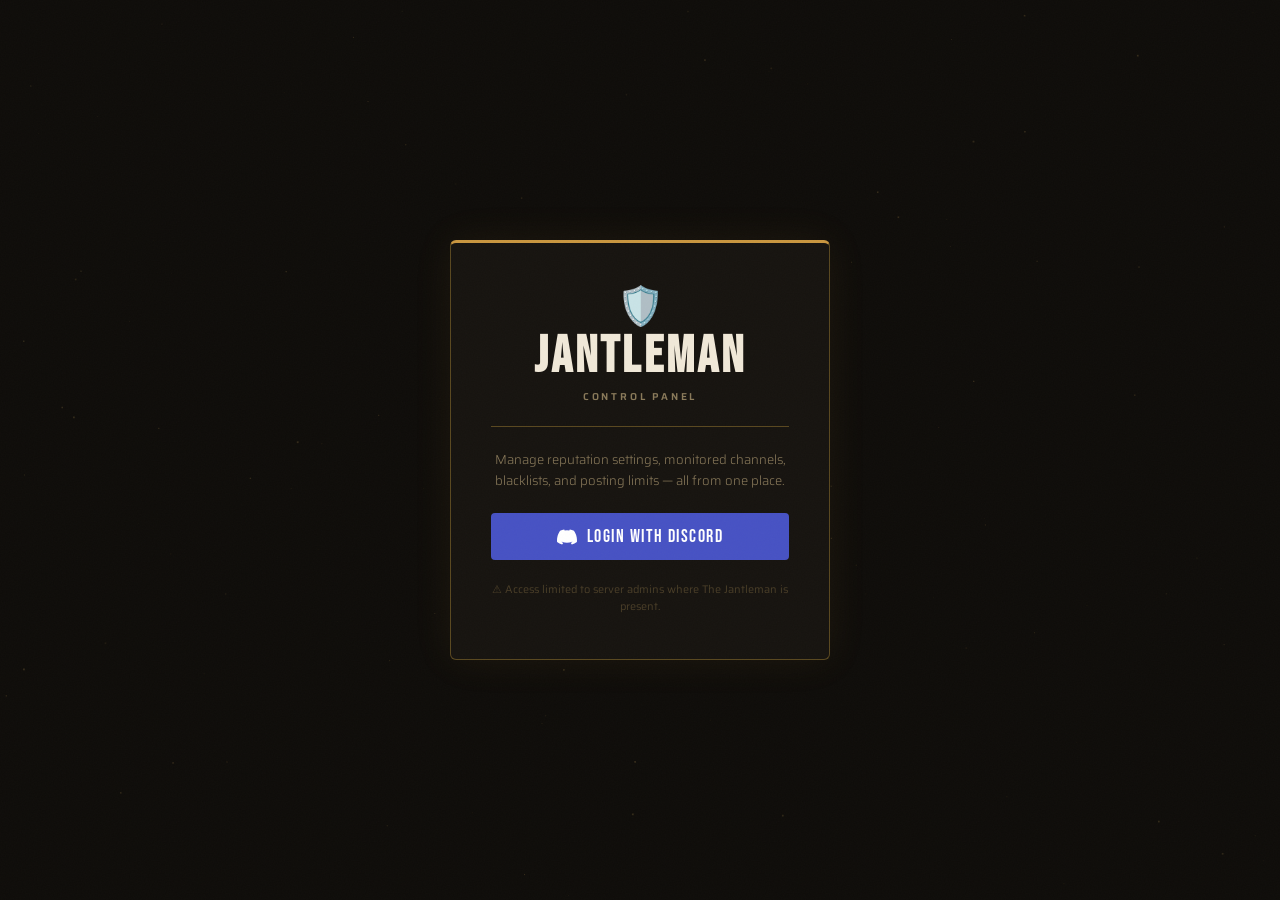
==== admin.html @ ca5c9037 "Add admin dashboard, command guide, and dashboard admin link - admin.html: Two-column admin layout w" ====
<!DOCTYPE html>
<html lang="en">
<head>
  <meta charset="UTF-8">
  <meta name="viewport" content="width=device-width, initial-scale=1.0">
  <title>The Jantleman — Admin</title>
  <link rel="stylesheet" href="css/style.css?v=1">
  <style>
    .admin-layout { display: flex; height: 100vh; overflow: hidden; }

    /* Sidebar */
    .admin-sidebar {
      width: 260px; flex-shrink: 0;
      background: var(--surface); border-right: 1px solid var(--border);
      display: flex; flex-direction: column; overflow: hidden;
    }
    .sidebar-brand-row {
      display: flex; align-items: center; gap: 8px;
      padding: 18px 16px 12px; border-bottom: 1px solid var(--border);
    }
    .sidebar-brand-row .bolt { font-size: 1.1rem; }
    .sidebar-brand-row .name { font-family: var(--font-brand); font-size: 1.3rem; letter-spacing: 0.1em; }
    .admin-badge {
      background: rgba(201,150,63,0.15); border: 1px solid rgba(201,150,63,0.35);
      color: var(--accent); font-size: 0.6rem; font-weight: 700;
      letter-spacing: 0.1em; text-transform: uppercase; padding: 2px 7px; border-radius: 20px;
    }
    .admin-nav { padding: 8px 8px 4px; border-bottom: 1px solid var(--border); }
    .admin-nav-label {
      font-size: 0.68rem; font-weight: 700; letter-spacing: 0.09em;
      text-transform: uppercase; color: var(--text-3); padding: 4px 8px 6px;
    }
    .admin-nav-btn {
      display: flex; align-items: center; gap: 9px; width: 100%;
      background: none; border: none; border-radius: var(--radius);
      color: var(--text-2); font-family: var(--font-ui); font-size: 0.83rem;
      font-weight: 500; padding: 7px 10px; cursor: pointer;
      transition: background 0.12s, color 0.12s; text-align: left;
    }
    .admin-nav-btn:hover { background: var(--surface-2); color: var(--text); }
    .admin-nav-btn.active { background: var(--accent-dim); color: var(--accent-bright); }
    .admin-nav-btn .nav-icon { font-size: 1rem; width: 18px; text-align: center; }

    /* Guild list section */
    .guild-section { flex: 1; display: flex; flex-direction: column; overflow: hidden; }
    .guild-section-header { padding: 8px 10px 4px; }
    .guild-search {
      width: 100%; background: var(--surface-2); border: 1px solid var(--border);
      border-radius: var(--radius); color: var(--text); font-family: var(--font-ui);
      font-size: 0.8rem; padding: 6px 10px; outline: none; transition: border-color 0.15s;
    }
    .guild-search:focus { border-color: var(--accent); }
    .guild-search::placeholder { color: var(--text-3); }
    .guild-list { flex: 1; overflow-y: auto; padding: 4px 0; }
    .guild-list::-webkit-scrollbar { width: 4px; }
    .guild-list::-webkit-scrollbar-thumb { background: var(--border-2); border-radius: 4px; }
    .guild-item {
      display: flex; align-items: center; gap: 9px; padding: 7px 12px;
      cursor: pointer; transition: background 0.1s; border-left: 3px solid transparent;
    }
    .guild-item:hover { background: var(--surface-2); }
    .guild-item.active { background: var(--accent-dim); border-left-color: var(--accent); }
    .g-icon { width: 32px; height: 32px; border-radius: 50%; object-fit: cover; flex-shrink: 0; }
    .g-icon-placeholder {
      width: 32px; height: 32px; border-radius: 50%;
      background: var(--surface-3); border: 1px solid var(--border);
      display: flex; align-items: center; justify-content: center;
      font-size: 0.72rem; font-weight: 700; color: var(--text-2); flex-shrink: 0;
    }
    .g-info { flex: 1; min-width: 0; }
    .g-name { font-size: 0.82rem; font-weight: 500; white-space: nowrap; overflow: hidden; text-overflow: ellipsis; }
    .g-meta { font-size: 0.68rem; color: var(--text-2); margin-top: 1px; }

    .sidebar-footer {
      padding: 10px 12px; border-top: 1px solid var(--border);
      display: flex; gap: 8px; align-items: center;
    }
    .btn-sm-outline {
      background: transparent; border: 1px solid var(--border); color: var(--text-2);
      border-radius: var(--radius); padding: 5px 10px; font-size: 0.76rem;
      font-family: var(--font-ui); cursor: pointer; transition: border-color 0.15s, color 0.15s;
    }
    .btn-sm-outline:hover { border-color: var(--danger); color: var(--danger); }

    /* Main panel */
    .admin-main { flex: 1; display: flex; flex-direction: column; overflow: hidden; background: var(--bg); }
    .admin-header {
      display: flex; align-items: center; gap: 14px; padding: 14px 28px;
      border-bottom: 1px solid var(--border); background: var(--surface); flex-shrink: 0;
    }
    .admin-header h1 { font-size: 1rem; font-weight: 600; flex: 1; }
    .admin-body { flex: 1; overflow-y: auto; padding: 28px; }
    .admin-body::-webkit-scrollbar { width: 6px; }
    .admin-body::-webkit-scrollbar-thumb { background: var(--border-2); border-radius: 4px; }

    /* Shared components */
    .empty-state {
      display: flex; flex-direction: column; align-items: center;
      justify-content: center; height: 60vh; gap: 10px; color: var(--text-2);
    }
    .empty-state .icon { font-size: 2.5rem; }
    .empty-state p { font-size: 0.88rem; }

    .panel-grid { display: grid; grid-template-columns: repeat(auto-fill, minmax(160px, 1fr)); gap: 12px; margin-bottom: 28px; }
    .stat-card { background: var(--surface); border: 1px solid var(--border); border-radius: var(--radius); padding: 14px 16px; }
    .stat-card-label { font-size: 0.68rem; text-transform: uppercase; letter-spacing: 0.07em; color: var(--text-2); font-weight: 600; }
    .stat-card-value { font-size: 1.3rem; font-family: var(--font-brand); letter-spacing: 0.04em; margin-top: 4px; color: var(--text); }
    .stat-card-value.good { color: var(--success); }
    .stat-card-value.warn { color: var(--warn); }
    .stat-card-value.accent { color: var(--accent-bright); }

    .sec-title { font-size: 0.75rem; font-weight: 700; text-transform: uppercase; letter-spacing: 0.09em; color: var(--text-2); margin-bottom: 10px; }
    .card { background: var(--surface); border: 1px solid var(--border); border-radius: var(--radius); margin-bottom: 16px; }
    .card-header { display: flex; align-items: center; justify-content: space-between; padding: 13px 16px; border-bottom: 1px solid var(--border); }
    .card-title { font-size: 0.88rem; font-weight: 600; }
    .card-body { padding: 16px; }

    /* Detail tabs */
    .detail-tabs { display: flex; gap: 2px; margin-bottom: 20px; background: var(--surface); border: 1px solid var(--border); border-radius: var(--radius); padding: 4px; width: fit-content; }
    .detail-tab-btn {
      background: none; border: none; border-radius: var(--radius-sm);
      color: var(--text-2); font-family: var(--font-ui); font-size: 0.8rem; font-weight: 600;
      padding: 6px 14px; cursor: pointer; transition: background 0.12s, color 0.12s;
    }
    .detail-tab-btn.active { background: var(--accent-dim); color: var(--accent-bright); }
    .detail-panel { display: none; }
    .detail-panel.active { display: block; }

    /* Table */
    .data-table-wrap { background: var(--surface); border: 1px solid var(--border); border-radius: var(--radius); overflow: hidden; }
    .data-table { width: 100%; border-collapse: collapse; font-size: 0.82rem; }
    .data-table th { background: var(--surface-2); color: var(--text-2); font-weight: 600; font-size: 0.7rem; text-transform: uppercase; letter-spacing: 0.06em; padding: 8px 14px; text-align: left; border-bottom: 1px solid var(--border); }
    .data-table td { padding: 9px 14px; border-bottom: 1px solid var(--border); color: var(--text); vertical-align: middle; }
    .data-table tr:last-child td { border-bottom: none; }
    .data-table tr:hover td { background: var(--surface-2); }
    .data-table .empty-row td { text-align: center; color: var(--text-2); padding: 24px; }
    .user-cell { display: flex; align-items: center; gap: 9px; }
    .u-avatar { width: 26px; height: 26px; border-radius: 50%; object-fit: cover; }
    .u-avatar-ph { width: 26px; height: 26px; border-radius: 50%; background: var(--surface-3); border: 1px solid var(--border); display: flex; align-items: center; justify-content: center; font-size: 0.62rem; font-weight: 700; color: var(--text-2); flex-shrink: 0; }
    .u-name { font-weight: 500; }
    .u-id { font-size: 0.68rem; color: var(--text-2); font-family: var(--font-mono); }
    .mono { font-family: var(--font-mono); color: var(--accent-bright); }

    /* Buttons */
    .btn-primary {
      background: var(--accent-dim); border: 1px solid var(--accent-line);
      color: var(--accent-bright); border-radius: var(--radius); padding: 7px 16px;
      font-size: 0.82rem; font-family: var(--font-ui); font-weight: 600;
      cursor: pointer; transition: background 0.15s;
    }
    .btn-primary:hover { background: rgba(201,150,63,0.22); }
    .btn-primary:disabled { opacity: 0.4; cursor: default; }
    .btn-danger {
      background: var(--danger-dim); border: 1px solid rgba(248,113,113,0.25);
      color: var(--danger); border-radius: var(--radius); padding: 7px 16px;
      font-size: 0.82rem; font-family: var(--font-ui); font-weight: 600;
      cursor: pointer; transition: background 0.15s;
    }
    .btn-danger:hover { background: rgba(248,113,113,0.2); }
    .btn-danger:disabled { opacity: 0.4; cursor: default; }
    .btn-xs { padding: 3px 9px; font-size: 0.74rem; border-radius: var(--radius-sm); }

    /* Form */
    .form-row { display: flex; gap: 8px; align-items: flex-end; flex-wrap: wrap; margin-bottom: 16px; }
    .form-group { display: flex; flex-direction: column; gap: 5px; }
    .form-group label { font-size: 0.75rem; font-weight: 600; color: var(--text-2); }
    .form-input {
      background: var(--surface-2); border: 1px solid var(--border);
      border-radius: var(--radius); color: var(--text); font-family: var(--font-ui);
      font-size: 0.83rem; padding: 7px 10px; outline: none; transition: border-color 0.15s; width: 180px;
    }
    .form-input:focus { border-color: var(--accent); }

    /* User lookup */
    .lookup-user-header {
      display: flex; align-items: center; gap: 14px; margin-bottom: 20px;
      background: var(--surface); border: 1px solid var(--border);
      border-radius: var(--radius); padding: 16px;
    }
    .lookup-avatar { width: 52px; height: 52px; border-radius: 50%; }
    .lookup-name { font-size: 1.1rem; font-weight: 700; }
    .lookup-id { font-size: 0.75rem; color: var(--text-2); font-family: var(--font-mono); }

    /* Guild detail header */
    .detail-guild-header { display: flex; align-items: center; gap: 14px; margin-bottom: 20px; }
    .detail-guild-header .g-icon, .detail-guild-header .g-icon-placeholder { width: 48px; height: 48px; font-size: 1rem; }
    .detail-guild-header h2 { font-size: 1.2rem; font-weight: 700; }
    .detail-guild-header .meta { font-size: 0.78rem; color: var(--text-2); margin-top: 2px; }

    /* Audit action badge */
    .audit-action {
      display: inline-block; background: var(--surface-2); border: 1px solid var(--border);
      border-radius: 4px; font-family: var(--font-mono); font-size: 0.72rem;
      padding: 1px 7px; color: var(--accent-bright);
    }

    /* Star rating */
    .stars { color: var(--accent-bright); font-size: 0.85rem; }
  </style>
</head>
<body>

  <canvas id="starfield"></canvas>

  <div class="admin-layout">

    <!-- ── Sidebar ────────────────────────────────────── -->
    <aside class="admin-sidebar">
      <div class="sidebar-brand-row">
        <span class="bolt">🛡️</span>
        <span class="name">JANTLEMAN</span>
        <span class="admin-badge">ADMIN</span>
      </div>

      <nav class="admin-nav">
        <div class="admin-nav-label">Views</div>
        <button class="admin-nav-btn active" data-view="guilds">
          <span class="nav-icon">🖥️</span> Guilds
        </button>
        <button class="admin-nav-btn" data-view="health">
          <span class="nav-icon">❤️</span> Health &amp; Stats
        </button>
        <button class="admin-nav-btn" data-view="lookup">
          <span class="nav-icon">🔍</span> User Lookup
        </button>
        <button class="admin-nav-btn" data-view="audit">
          <span class="nav-icon">📋</span> Audit Log
        </button>
      </nav>

      <div class="guild-section" id="guild-section">
        <div class="guild-section-header">
          <input type="text" id="guild-search" class="guild-search" placeholder="Search servers…">
        </div>
        <div id="guild-list" class="guild-list">
          <div style="padding:20px 14px;color:var(--text-2);font-size:0.8rem;">Loading…</div>
        </div>
      </div>

      <div class="sidebar-footer">
        <button id="logout-btn" class="btn-sm-outline">↩ Log out</button>
        <a href="/dashboard" style="font-size:0.75rem;color:var(--text-2);text-decoration:none;margin-left:auto;">Dashboard →</a>
      </div>
    </aside>

    <!-- ── Main ──────────────────────────────────────── -->
    <main class="admin-main">
      <header class="admin-header">
        <h1 id="main-heading">Admin Dashboard</h1>
      </header>
      <div class="admin-body" id="admin-body">
        <div class="empty-state">
          <span class="icon">🛡️</span>
          <p>Select a server or view from the sidebar.</p>
        </div>
      </div>
    </main>

  </div>

  <script src="js/config.js?v=1"></script>
  <script src="js/auth.js?v=1"></script>
  <script src="js/admin.js?v=1"></script>
</body>
</html>
---- css/style.css ----
/* ─────────────────────────────────────────────────────
   Jantleman Control Panel — Dark Gold Theme
   Fonts: Bebas Neue (brand) · Saira (UI) · Courier Prime (data)
   ───────────────────────────────────────────────────── */

@import url('https://fonts.googleapis.com/css2?family=Bebas+Neue&family=Saira:wght@300;400;500;600;700&family=Courier+Prime:wght@400;700&display=swap');

/* ── Custom Properties ─────────────────────────────── */
:root {
  --bg:           #0f0d0a;
  --surface:      #171410;
  --surface-2:    #1e1a14;
  --surface-3:    #261f17;

  --border:       #2e2618;
  --border-2:     #5a4820;

  --accent:        #c9963f;
  --accent-bright: #e8b85a;
  --accent-dim:    rgba(201, 150, 63, 0.13);
  --accent-line:   rgba(201, 150, 63, 0.30);

  --on:           #c9963f;
  --on-glow:      rgba(201, 150, 63, 0.20);
  --off:          #171410;

  --text:         #f0e8d8;
  --text-2:       #8a7a5a;
  --text-3:       #4a3e28;

  --success:      #4ade80;
  --success-dim:  rgba(74, 222, 128, 0.12);
  --danger:       #f87171;
  --danger-dim:   rgba(248, 113, 113, 0.12);
  --warn:         #fbbf24;

  --sidebar-w:    256px;
  --font-brand:   'Bebas Neue', sans-serif;
  --font-ui:      'Saira', sans-serif;
  --font-mono:    'Courier Prime', monospace;
  --radius:       6px;
  --radius-sm:    4px;
}

/* ── Reset & Base ──────────────────────────────────── */
*, *::before, *::after { box-sizing: border-box; margin: 0; padding: 0; }

html { font-size: 15px; }

body {
  font-family: var(--font-ui);
  background: var(--bg);
  color: var(--text);
  min-height: 100vh;
  overflow-x: hidden;
}

/* Subtle grain overlay */
body::after {
  content: '';
  position: fixed;
  inset: 0;
  background-image:
    url("data:image/svg+xml,%3Csvg xmlns='http://www.w3.org/2000/svg' width='200' height='200'%3E%3Cfilter id='n'%3E%3CfeTurbulence type='fractalNoise' baseFrequency='0.75' numOctaves='4' stitchTiles='stitch'/%3E%3C/filter%3E%3Crect width='200' height='200' filter='url(%23n)' opacity='1'/%3E%3C/svg%3E");
  opacity: 0.022;
  pointer-events: none;
  z-index: 9999;
}

#starfield {
  position: fixed;
  inset: 0;
  z-index: 0;
  pointer-events: none;
}

/* ══════════════════════════════════════════════════════
   LOGIN PAGE
   ══════════════════════════════════════════════════════ */

.login-page {
  display: flex;
  align-items: center;
  justify-content: center;
  min-height: 100vh;
}

.login-wrap {
  position: relative;
  z-index: 1;
  display: flex;
  flex-direction: column;
  align-items: center;
  animation: fadeUp 0.35s ease both;
  padding: 16px;
  width: 100%;
}

@keyframes fadeUp {
  from { opacity: 0; transform: translateY(16px); }
  to   { opacity: 1; transform: translateY(0); }
}

.login-card {
  position: relative;
  background: var(--surface);
  border: 1px solid var(--border-2);
  border-top: 3px solid var(--accent);
  padding: 44px 40px;
  width: 100%;
  max-width: 380px;
  display: flex;
  flex-direction: column;
  align-items: center;
  gap: 22px;
  border-radius: var(--radius);
  box-shadow: 0 0 40px rgba(201, 150, 63, 0.08);
}

.login-brand {
  display: flex;
  flex-direction: column;
  align-items: center;
  gap: 6px;
}

.login-bolt {
  font-size: 38px;
  line-height: 1;
}

.login-title {
  font-family: var(--font-brand);
  font-size: 52px;
  letter-spacing: 0.06em;
  color: var(--text);
  line-height: 1;
}

.login-subtitle {
  font-family: var(--font-ui);
  font-size: 10px;
  font-weight: 600;
  letter-spacing: 0.28em;
  color: var(--text-2);
  text-transform: uppercase;
}

.login-divider {
  width: 100%;
  height: 1px;
  background: var(--border-2);
}

.login-desc {
  font-size: 13px;
  font-weight: 300;
  color: var(--text-2);
  text-align: center;
  line-height: 1.65;
}

.btn-discord {
  display: flex;
  align-items: center;
  gap: 10px;
  width: 100%;
  justify-content: center;
  padding: 13px 24px;
  background: #4752c4;
  color: #fff;
  text-decoration: none;
  font-family: var(--font-brand);
  font-size: 18px;
  letter-spacing: 0.08em;
  transition: background 0.12s;
  border: none;
  border-radius: var(--radius-sm);
}

.btn-discord:hover  { background: #3a43b0; }
.btn-discord:active { background: #2e3690; }

.discord-icon { width: 20px; height: 20px; flex-shrink: 0; }

.login-warning {
  font-size: 11px;
  font-weight: 400;
  color: var(--text-3);
  text-align: center;
  line-height: 1.5;
}

/* ══════════════════════════════════════════════════════
   DASHBOARD LAYOUT
   ══════════════════════════════════════════════════════ */

.dashboard-layout {
  position: relative;
  z-index: 1;
  display: flex;
  min-height: 100vh;
}

/* ── Sidebar ───────────────────────────────────────── */
.sidebar {
  width: var(--sidebar-w);
  flex-shrink: 0;
  background: var(--surface);
  border-right: 1px solid var(--border);
  display: flex;
  flex-direction: column;
  min-height: 100vh;
  position: sticky;
  top: 0;
  height: 100vh;
  overflow: hidden;
}

.sidebar-top {
  padding: 22px 18px 18px;
  border-bottom: 1px solid var(--border);
}

.sidebar-brand {
  display: flex;
  align-items: center;
  gap: 8px;
  margin-bottom: 18px;
}

.sidebar-bolt { font-size: 18px; }

.sidebar-name {
  font-family: var(--font-brand);
  font-size: 26px;
  letter-spacing: 0.06em;
  color: var(--text);
  line-height: 1;
}

.guild-label {
  font-size: 9px;
  font-weight: 600;
  letter-spacing: 0.18em;
  text-transform: uppercase;
  color: var(--text-3);
  margin-bottom: 6px;
}

.guild-selector {
  width: 100%;
  background: var(--surface-2);
  border: 1px solid var(--border-2);
  color: var(--text);
  font-family: var(--font-ui);
  font-size: 13px;
  padding: 8px 10px;
  cursor: pointer;
  appearance: none;
  background-image: url("data:image/svg+xml,%3Csvg xmlns='http://www.w3.org/2000/svg' width='12' height='8' viewBox='0 0 12 8'%3E%3Cpath d='M1 1l5 5 5-5' stroke='%235a4820' stroke-width='1.8' fill='none' stroke-linecap='square'/%3E%3C/svg%3E");
  background-repeat: no-repeat;
  background-position: right 10px center;
  padding-right: 30px;
  transition: border-color 0.1s;
  border-radius: var(--radius-sm);
}

.guild-selector:focus {
  outline: none;
  border-color: var(--accent);
}

/* ── Nav ───────────────────────────────────────────── */
.sidebar-nav {
  padding: 14px 10px;
  flex: 1;
  display: flex;
  flex-direction: column;
  gap: 2px;
}

.nav-section-label {
  font-size: 9px;
  font-weight: 700;
  letter-spacing: 0.2em;
  text-transform: uppercase;
  color: var(--text-3);
  padding: 8px 8px 5px;
}

.nav-tab {
  display: flex;
  align-items: center;
  gap: 10px;
  padding: 9px 10px 9px 14px;
  cursor: pointer;
  border: none;
  border-left: 2px solid transparent;
  background: transparent;
  color: var(--text-2);
  font-family: var(--font-ui);
  font-size: 13px;
  font-weight: 500;
  width: 100%;
  text-align: left;
  transition: background 0.1s, color 0.1s, border-color 0.1s;
  border-radius: 0 var(--radius-sm) var(--radius-sm) 0;
}

.nav-tab:hover {
  background: var(--surface-2);
  color: var(--text);
}

.nav-tab.active {
  background: var(--surface-2);
  border-left-color: var(--accent);
  color: var(--accent);
}

.nav-icon  { font-size: 15px; }
.nav-label { flex: 1; }

/* ── Sidebar Bottom ────────────────────────────────── */
.sidebar-bottom {
  padding: 14px 18px;
  border-top: 1px solid var(--border);
  display: flex;
  flex-direction: column;
  gap: 8px;
}

.status {
  font-size: 11px;
  font-family: var(--font-mono);
  padding: 0 2px;
}

.status.connected { color: var(--success); }
.status.loading   { color: var(--text-2); }
.status.warning   { color: var(--warn); }
.status.error     { color: var(--danger); }

.btn-logout {
  display: flex;
  align-items: center;
  gap: 8px;
  padding: 8px 10px;
  background: transparent;
  border: 1px solid var(--border-2);
  color: var(--text-2);
  font-family: var(--font-ui);
  font-size: 12px;
  cursor: pointer;
  transition: background 0.1s, color 0.1s, border-color 0.1s;
  border-radius: var(--radius-sm);
}

.btn-logout:hover {
  background: var(--danger-dim);
  border-color: var(--danger);
  color: var(--danger);
}

/* ── Main Content ──────────────────────────────────── */
.main {
  flex: 1;
  display: flex;
  flex-direction: column;
  min-height: 100vh;
  overflow: hidden;
  min-width: 0;
}

.main-header {
  display: flex;
  align-items: center;
  justify-content: space-between;
  padding: 18px 28px;
  border-bottom: 1px solid var(--border);
  background: var(--surface);
  position: sticky;
  top: 0;
  z-index: 10;
  gap: 12px;
}

.main-header h1 {
  font-family: var(--font-brand);
  font-size: 22px;
  letter-spacing: 0.08em;
  color: var(--text);
  flex: 1;
}

.btn-save {
  padding: 9px 20px;
  background: var(--surface-2);
  border: 1px solid var(--border-2);
  color: var(--text-2);
  font-family: var(--font-brand);
  font-size: 16px;
  letter-spacing: 0.06em;
  cursor: pointer;
  transition: all 0.1s;
  border-radius: var(--radius-sm);
  white-space: nowrap;
  flex-shrink: 0;
}

.btn-save:disabled {
  opacity: 0.35;
  cursor: not-allowed;
}

.btn-save.dirty {
  background: var(--accent);
  border-color: var(--accent-bright);
  color: #fff;
}

.btn-save.dirty:hover {
  background: var(--accent-bright);
  border-color: var(--accent-bright);
}

.btn-invite {
  padding: 8px 16px;
  background: transparent;
  border: 1px solid var(--border-2);
  color: var(--text-2);
  font-family: var(--font-brand);
  font-size: 15px;
  letter-spacing: 0.05em;
  text-decoration: none;
  cursor: pointer;
  transition: all 0.1s;
  border-radius: var(--radius-sm);
  white-space: nowrap;
  flex-shrink: 0;
}

.btn-invite:hover {
  background: var(--accent-dim);
  border-color: var(--accent);
  color: var(--accent);
}

/* ── Invite Panel ───────────────────────────────────── */
.invite-panel {
  display: flex;
  align-items: center;
  justify-content: center;
  min-height: 60vh;
}

.invite-panel[hidden] { display: none; }

.invite-card {
  display: flex;
  flex-direction: column;
  align-items: center;
  text-align: center;
  gap: 18px;
  padding: 52px 48px;
  background: var(--surface);
  border: 1px solid var(--border);
  border-radius: var(--radius);
  max-width: 440px;
}

.invite-bolt {
  font-size: 48px;
  line-height: 1;
  filter: drop-shadow(0 0 18px rgba(201, 150, 63, 0.45));
}

.invite-title {
  font-family: var(--font-brand);
  font-size: 28px;
  letter-spacing: 0.08em;
  color: var(--text);
}

.invite-desc {
  color: var(--text-2);
  font-size: 14px;
  font-weight: 300;
  line-height: 1.65;
}

.btn-invite-hero {
  display: inline-block;
  padding: 11px 28px;
  background: var(--accent);
  border: 1px solid var(--accent-bright);
  color: #fff;
  font-family: var(--font-brand);
  font-size: 17px;
  letter-spacing: 0.06em;
  text-decoration: none;
  border-radius: var(--radius-sm);
  transition: background 0.1s, border-color 0.1s;
  margin-top: 4px;
}

.btn-invite-hero:hover {
  background: var(--accent-bright);
}

.main-body {
  flex: 1;
  padding: 28px;
  overflow-y: auto;
  position: relative;
}

/* ── Tab Panels ────────────────────────────────────── */
.tab-panel { display: none; }
.tab-panel.active { display: block; }

.tab-desc {
  color: var(--text-2);
  font-size: 13px;
  font-weight: 300;
  line-height: 1.65;
  margin-bottom: 24px;
  max-width: 580px;
}

/* ── Loading overlay ───────────────────────────────── */
#loading-overlay {
  display: none;
  position: absolute;
  inset: 0;
  background: rgba(15, 13, 10, 0.75);
  align-items: center;
  justify-content: center;
  z-index: 20;
}

.loading-spinner {
  width: 28px;
  height: 28px;
  border: 2px solid var(--border-2);
  border-top-color: var(--accent);
  border-radius: 50%;
  animation: spin 0.6s linear infinite;
}

@keyframes spin { to { transform: rotate(360deg); } }

/* ══════════════════════════════════════════════════════
   SETTINGS TAB
   ══════════════════════════════════════════════════════ */

.settings-fields {
  display: flex;
  flex-direction: column;
  gap: 16px;
  max-width: 560px;
}

.section-title {
  display: flex;
  align-items: center;
  gap: 8px;
  font-family: var(--font-brand);
  font-size: 18px;
  letter-spacing: 0.12em;
  color: var(--text-2);
  margin-bottom: 14px;
}

.section-pip {
  display: inline-block;
  width: 6px;
  height: 6px;
  background: var(--accent);
  flex-shrink: 0;
  transform: rotate(45deg);
}

.setting-row {
  background: var(--surface-2);
  border: 1px solid var(--border);
  border-left: 3px solid var(--border-2);
  padding: 18px 20px;
  transition: border-left-color 0.1s;
  border-radius: var(--radius-sm);
  display: flex;
  align-items: center;
  justify-content: space-between;
  gap: 16px;
}

.setting-row:hover { border-left-color: var(--accent); }

.setting-info {
  flex: 1;
  min-width: 0;
}

.setting-label {
  font-size: 13px;
  font-weight: 600;
  color: var(--text);
  margin-bottom: 4px;
}

.setting-desc {
  font-size: 11.5px;
  font-weight: 300;
  color: var(--text-2);
  line-height: 1.5;
}

/* ── Toggle Switch ─────────────────────────────────── */
.toggle-wrap {
  flex-shrink: 0;
  cursor: pointer;
}

.tc-switch {
  width: 40px;
  height: 18px;
  background: var(--off);
  border: 1px solid var(--border-2);
  border-radius: 2px;
  position: relative;
  transition: background 0.1s;
}

.tc-switch.is-on {
  background: var(--accent);
  border-color: var(--accent-bright);
}

.tc-knob {
  position: absolute;
  top: 2px;
  left: 2px;
  width: 12px;
  height: 12px;
  background: var(--text-2);
  border-radius: 1px;
  transition: transform 0.1s, background 0.1s;
}

.tc-switch.is-on .tc-knob {
  transform: translateX(20px);
  background: #fff;
}

/* ── Select Input ──────────────────────────────────── */
.setting-select {
  background: var(--surface-3);
  border: 1px solid var(--border-2);
  color: var(--text);
  font-family: var(--font-ui);
  font-size: 13px;
  padding: 8px 32px 8px 12px;
  cursor: pointer;
  appearance: none;
  background-image: url("data:image/svg+xml,%3Csvg xmlns='http://www.w3.org/2000/svg' width='12' height='8' viewBox='0 0 12 8'%3E%3Cpath d='M1 1l5 5 5-5' stroke='%235a4820' stroke-width='1.8' fill='none' stroke-linecap='square'/%3E%3C/svg%3E");
  background-repeat: no-repeat;
  background-position: right 10px center;
  transition: border-color 0.1s;
  border-radius: var(--radius-sm);
  flex-shrink: 0;
}

.setting-select:focus {
  outline: none;
  border-color: var(--accent);
}

/* ══════════════════════════════════════════════════════
   CHANNELS TAB
   ══════════════════════════════════════════════════════ */

.channel-form {
  background: var(--surface-2);
  border: 1px solid var(--border);
  padding: 18px;
  margin-bottom: 20px;
  border-radius: var(--radius-sm);
}

.cf-row {
  display: flex;
  align-items: flex-end;
  gap: 10px;
  flex-wrap: wrap;
}

.cf-group {
  display: flex;
  flex-direction: column;
  gap: 5px;
  flex: 1;
  min-width: 160px;
}

.cf-label {
  font-size: 10px;
  font-weight: 600;
  letter-spacing: 0.14em;
  text-transform: uppercase;
  color: var(--text-3);
}

.text-input {
  padding: 9px 12px;
  background: var(--surface-3);
  border: 1px solid var(--border-2);
  color: var(--text);
  font-family: var(--font-ui);
  font-size: 13px;
  transition: border-color 0.1s;
  border-radius: var(--radius-sm);
}

.text-input::placeholder { color: var(--text-3); }

.text-input:focus {
  outline: none;
  border-color: var(--accent);
}

.btn-add {
  padding: 9px 18px;
  background: var(--accent);
  border: 1px solid var(--accent-bright);
  color: #fff;
  font-family: var(--font-brand);
  font-size: 16px;
  letter-spacing: 0.06em;
  cursor: pointer;
  white-space: nowrap;
  transition: background 0.1s;
  flex-shrink: 0;
  height: 38px;
  border-radius: var(--radius-sm);
}

.btn-add:hover    { background: var(--accent-bright); }
.btn-add:disabled { opacity: 0.4; cursor: not-allowed; }

/* ── List Rows ─────────────────────────────────────── */
.list-rows {
  display: flex;
  flex-direction: column;
  gap: 6px;
}

.list-row {
  display: flex;
  align-items: center;
  gap: 10px;
  padding: 10px 14px;
  background: var(--surface-2);
  border: 1px solid var(--border);
  transition: border-color 0.1s;
  border-radius: var(--radius-sm);
}

.list-row:hover { border-color: var(--border-2); }

.lr-badge {
  font-family: var(--font-mono);
  font-size: 11.5px;
  color: var(--accent);
  background: var(--accent-dim);
  border: 1px solid var(--accent-line);
  padding: 2px 7px;
  white-space: nowrap;
  flex-shrink: 0;
  border-radius: var(--radius-sm);
}

.lr-name {
  color: var(--text);
  font-size: 13px;
  font-weight: 500;
  flex: 1;
  overflow: hidden;
  text-overflow: ellipsis;
  white-space: nowrap;
}

.lr-sub {
  font-size: 11.5px;
  font-weight: 300;
  color: var(--text-2);
}

.btn-delete {
  width: 26px;
  height: 26px;
  flex-shrink: 0;
  background: transparent;
  border: 1px solid var(--border-2);
  color: var(--text-2);
  font-size: 11px;
  cursor: pointer;
  transition: background 0.1s, color 0.1s, border-color 0.1s;
  border-radius: var(--radius-sm);
}

.btn-delete:hover {
  background: var(--danger-dim);
  border-color: var(--danger);
  color: var(--danger);
}

.empty-state {
  font-size: 12.5px;
  font-style: italic;
  color: var(--text-3);
  padding: 20px 0;
}

.hint {
  font-weight: 300;
  color: var(--text-3);
  font-size: 11px;
}

/* ══════════════════════════════════════════════════════
   BLACKLIST TAB
   ══════════════════════════════════════════════════════ */

.blacklist-badge {
  background: var(--danger-dim);
  border: 1px solid var(--danger);
  color: var(--danger);
}

/* ══════════════════════════════════════════════════════
   LIMITS TAB
   ══════════════════════════════════════════════════════ */

.limit-badge {
  background: var(--surface-3);
  border: 1px solid var(--border-2);
  color: var(--text-2);
  font-family: var(--font-mono);
  font-size: 11.5px;
  padding: 2px 7px;
  flex-shrink: 0;
  border-radius: var(--radius-sm);
}

.limit-form-row {
  display: flex;
  align-items: flex-end;
  gap: 10px;
  flex-wrap: wrap;
}

.number-input {
  width: 80px;
  padding: 8px 12px;
  background: var(--surface-3);
  border: 1px solid var(--border-2);
  border-top: 2px solid var(--border-2);
  color: var(--text);
  font-family: var(--font-mono);
  font-size: 16px;
  font-weight: 700;
  transition: border-color 0.1s;
  text-align: center;
  border-radius: var(--radius-sm);
}

.number-input:focus {
  outline: none;
  border-color: var(--accent);
  border-top-color: var(--accent);
}

.number-input::-webkit-outer-spin-button,
.number-input::-webkit-inner-spin-button {
  -webkit-appearance: none;
  margin: 0;
}
.number-input { -moz-appearance: textfield; }

.ef-unit {
  font-family: var(--font-mono);
  font-size: 13px;
  color: var(--text-2);
}

/* ══════════════════════════════════════════════════════
   TOAST NOTIFICATIONS
   ══════════════════════════════════════════════════════ */

.toast {
  position: fixed;
  bottom: 20px;
  right: 20px;
  padding: 10px 16px;
  font-family: var(--font-ui);
  font-size: 12.5px;
  font-weight: 500;
  z-index: 100;
  opacity: 0;
  transform: translateY(6px);
  transition: opacity 0.1s, transform 0.1s;
  pointer-events: none;
  max-width: 300px;
  border-radius: var(--radius-sm);
}

.toast.show { opacity: 1; transform: translateY(0); }

.toast-success {
  background: var(--success-dim);
  border: 1px solid var(--success);
  border-left: 3px solid var(--success);
  color: var(--success);
}

.toast-error {
  background: var(--danger-dim);
  border: 1px solid var(--danger);
  border-left: 3px solid var(--danger);
  color: var(--danger);
}

.toast-info {
  background: var(--surface-2);
  border: 1px solid var(--border-2);
  border-left: 3px solid var(--accent);
  color: var(--text);
}

/* ══════════════════════════════════════════════════════
   SCROLLBAR
   ══════════════════════════════════════════════════════ */

::-webkit-scrollbar { width: 5px; }
::-webkit-scrollbar-track { background: transparent; }
::-webkit-scrollbar-thumb { background: var(--border-2); border-radius: 3px; }
::-webkit-scrollbar-thumb:hover { background: var(--accent); }

/* ══════════════════════════════════════════════════════
   MOBILE / RESPONSIVE
   ══════════════════════════════════════════════════════ */

.menu-toggle {
  display: none;
  background: transparent;
  border: 1px solid var(--border-2);
  color: var(--text-2);
  width: 36px;
  height: 36px;
  font-size: 18px;
  cursor: pointer;
  align-items: center;
  justify-content: center;
  flex-shrink: 0;
  border-radius: var(--radius-sm);
  transition: background 0.1s, color 0.1s;
}

.menu-toggle:hover { background: var(--surface-2); color: var(--text); }

.sidebar-backdrop {
  display: none;
  position: fixed;
  inset: 0;
  background: rgba(0, 0, 0, 0.6);
  z-index: 40;
}

.sidebar-backdrop.open { display: block; }

@media (max-width: 768px) {
  .menu-toggle {
    display: flex;
  }

  .sidebar {
    position: fixed;
    top: 0;
    left: 0;
    height: 100vh;
    z-index: 50;
    transform: translateX(-100%);
    transition: transform 0.2s ease;
    width: 280px;
  }

  .sidebar.open {
    transform: translateX(0);
  }

  .main {
    width: 100%;
  }

  .main-body {
    padding: 20px 16px;
  }

  .main-header {
    padding: 14px 16px;
  }

  .cf-row {
    flex-direction: column;
    align-items: stretch;
  }

  .btn-add {
    height: auto;
    padding: 10px 18px;
  }

  .toast {
    left: 16px;
    right: 16px;
    max-width: none;
    bottom: 16px;
  }
}
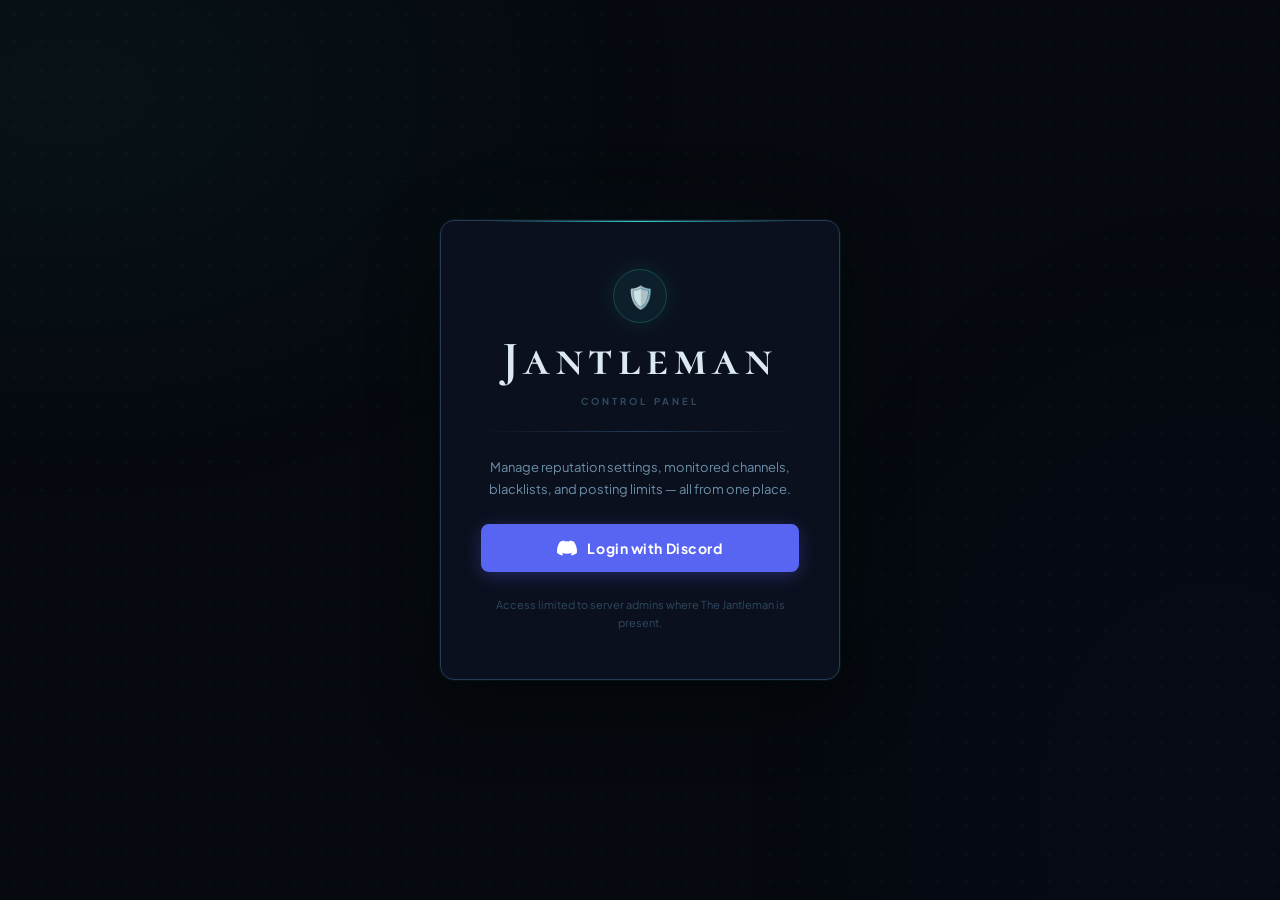
==== commit c4716255: "Redesign frontend: navy/teal theme, mobile bottom nav, better review cards Replace dark-gold aesthet" ====
--- a/admin.html
+++ b/admin.html
@@ -4,7 +4,7 @@
   <meta charset="UTF-8">
   <meta name="viewport" content="width=device-width, initial-scale=1.0">
   <title>The Jantleman — Admin</title>
-  <link rel="stylesheet" href="css/style.css?v=1">
+  <link rel="stylesheet" href="css/style.css?v=2">
   <style>
     .admin-layout { display: flex; height: 100vh; overflow: hidden; }
 
@@ -200,15 +200,13 @@
 </head>
 <body>
 
-  <canvas id="starfield"></canvas>
-
   <div class="admin-layout">
 
     <!-- ── Sidebar ────────────────────────────────────── -->
     <aside class="admin-sidebar">
       <div class="sidebar-brand-row">
-        <span class="bolt">🛡️</span>
-        <span class="name">JANTLEMAN</span>
+        <span class="bolt">&#x1F6E1;&#xFE0F;</span>
+        <span class="name">Jantleman</span>
         <span class="admin-badge">ADMIN</span>
       </div>
 
@@ -258,8 +256,8 @@
 
   </div>
 
-  <script src="js/config.js?v=1"></script>
-  <script src="js/auth.js?v=1"></script>
-  <script src="js/admin.js?v=1"></script>
+  <script src="js/config.js?v=2"></script>
+  <script src="js/auth.js?v=2"></script>
+  <script src="js/admin.js?v=2"></script>
 </body>
 </html>
--- a/css/style.css
+++ b/css/style.css
@@ -1,51 +1,54 @@
 /* ─────────────────────────────────────────────────────
-   Jantleman Control Panel — Dark Gold Theme
-   Fonts: Bebas Neue (brand) · Saira (UI) · Courier Prime (data)
+   Jantleman — Refined Navy / Teal Theme
+   Fonts: Cormorant SC (brand) · Plus Jakarta Sans (UI) · JetBrains Mono (data)
    ───────────────────────────────────────────────────── */
 
-@import url('https://fonts.googleapis.com/css2?family=Bebas+Neue&family=Saira:wght@300;400;500;600;700&family=Courier+Prime:wght@400;700&display=swap');
+@import url('https://fonts.googleapis.com/css2?family=Cormorant+SC:wght@400;500;600;700&family=Plus+Jakarta+Sans:wght@300;400;500;600;700&family=JetBrains+Mono:wght@400;500;700&display=swap');
 
 /* ── Custom Properties ─────────────────────────────── */
 :root {
-  --bg:           #0f0d0a;
-  --surface:      #171410;
-  --surface-2:    #1e1a14;
-  --surface-3:    #261f17;
-
-  --border:       #2e2618;
-  --border-2:     #5a4820;
-
-  --accent:        #c9963f;
-  --accent-bright: #e8b85a;
-  --accent-dim:    rgba(201, 150, 63, 0.13);
-  --accent-line:   rgba(201, 150, 63, 0.30);
-
-  --on:           #c9963f;
-  --on-glow:      rgba(201, 150, 63, 0.20);
-  --off:          #171410;
-
-  --text:         #f0e8d8;
-  --text-2:       #8a7a5a;
-  --text-3:       #4a3e28;
-
-  --success:      #4ade80;
-  --success-dim:  rgba(74, 222, 128, 0.12);
-  --danger:       #f87171;
-  --danger-dim:   rgba(248, 113, 113, 0.12);
-  --warn:         #fbbf24;
-
-  --sidebar-w:    256px;
-  --font-brand:   'Bebas Neue', sans-serif;
-  --font-ui:      'Saira', sans-serif;
-  --font-mono:    'Courier Prime', monospace;
-  --radius:       6px;
-  --radius-sm:    4px;
+  --bg:            #06090f;
+  --surface:       #0c1120;
+  --surface-2:     #111826;
+  --surface-3:     #16212f;
+
+  --border:        #1c2d42;
+  --border-2:      #243a55;
+
+  --accent:        #2dd4bf;
+  --accent-bright: #5eead4;
+  --accent-dim:    rgba(45, 212, 191, 0.08);
+  --accent-line:   rgba(45, 212, 191, 0.22);
+
+  --star:          #f59e0b;
+  --star-dim:      rgba(245, 158, 11, 0.12);
+
+  --text:          #dce9f2;
+  --text-2:        #6b8fa8;
+  --text-3:        #2f4a61;
+
+  --success:       #34d399;
+  --success-dim:   rgba(52, 211, 153, 0.10);
+  --danger:        #f87171;
+  --danger-dim:    rgba(248, 113, 113, 0.10);
+  --warn:          #fbbf24;
+
+  --sidebar-w:     240px;
+  --bottom-nav-h:  62px;
+
+  --font-brand:    'Cormorant SC', serif;
+  --font-ui:       'Plus Jakarta Sans', sans-serif;
+  --font-mono:     'JetBrains Mono', monospace;
+
+  --radius:        8px;
+  --radius-sm:     5px;
+  --radius-lg:     14px;
 }
 
 /* ── Reset & Base ──────────────────────────────────── */
 *, *::before, *::after { box-sizing: border-box; margin: 0; padding: 0; }
 
-html { font-size: 15px; }
+html { font-size: 15px; scroll-behavior: smooth; }
 
 body {
   font-family: var(--font-ui);
@@ -55,23 +58,27 @@
   overflow-x: hidden;
 }
 
-/* Subtle grain overlay */
+/* Ambient glow mesh */
+body::before {
+  content: '';
+  position: fixed;
+  inset: 0;
+  background:
+    radial-gradient(ellipse 900px 600px at 5% 10%, rgba(45, 212, 191, 0.05) 0%, transparent 70%),
+    radial-gradient(ellipse 700px 900px at 95% 90%, rgba(30, 80, 200, 0.04) 0%, transparent 70%);
+  pointer-events: none;
+  z-index: 0;
+}
+
+/* Subtle dot grid */
 body::after {
   content: '';
   position: fixed;
   inset: 0;
-  background-image:
-    url("data:image/svg+xml,%3Csvg xmlns='http://www.w3.org/2000/svg' width='200' height='200'%3E%3Cfilter id='n'%3E%3CfeTurbulence type='fractalNoise' baseFrequency='0.75' numOctaves='4' stitchTiles='stitch'/%3E%3C/filter%3E%3Crect width='200' height='200' filter='url(%23n)' opacity='1'/%3E%3C/svg%3E");
-  opacity: 0.022;
+  background-image: radial-gradient(circle, rgba(45, 212, 191, 0.055) 1px, transparent 1px);
+  background-size: 28px 28px;
   pointer-events: none;
-  z-index: 9999;
-}
-
-#starfield {
-  position: fixed;
-  inset: 0;
   z-index: 0;
-  pointer-events: none;
 }
 
 /* ══════════════════════════════════════════════════════
@@ -83,81 +90,102 @@
   align-items: center;
   justify-content: center;
   min-height: 100vh;
+  padding: 24px;
 }
 
 .login-wrap {
   position: relative;
   z-index: 1;
+  width: 100%;
+  max-width: 400px;
+  animation: fadeUp 0.45s cubic-bezier(0.16, 1, 0.3, 1) both;
+}
+
+@keyframes fadeUp {
+  from { opacity: 0; transform: translateY(22px); }
+  to   { opacity: 1; transform: translateY(0); }
+}
+
+.login-card {
+  background: rgba(12, 17, 32, 0.94);
+  backdrop-filter: blur(24px);
+  -webkit-backdrop-filter: blur(24px);
+  border: 1px solid var(--border-2);
+  border-radius: var(--radius-lg);
+  padding: 48px 40px;
   display: flex;
   flex-direction: column;
   align-items: center;
-  animation: fadeUp 0.35s ease both;
-  padding: 16px;
-  width: 100%;
-}
-
-@keyframes fadeUp {
-  from { opacity: 0; transform: translateY(16px); }
-  to   { opacity: 1; transform: translateY(0); }
-}
-
-.login-card {
+  gap: 24px;
+  box-shadow:
+    0 0 0 1px rgba(45, 212, 191, 0.06),
+    0 24px 64px rgba(0, 0, 0, 0.55),
+    0 0 120px rgba(45, 212, 191, 0.04);
   position: relative;
-  background: var(--surface);
-  border: 1px solid var(--border-2);
-  border-top: 3px solid var(--accent);
-  padding: 44px 40px;
-  width: 100%;
-  max-width: 380px;
+  overflow: hidden;
+}
+
+/* Horizontal glow line at top */
+.login-card::before {
+  content: '';
+  position: absolute;
+  top: 0;
+  left: 12%;
+  right: 12%;
+  height: 1px;
+  background: linear-gradient(90deg, transparent, var(--accent), transparent);
+}
+
+.login-brand {
   display: flex;
   flex-direction: column;
   align-items: center;
-  gap: 22px;
-  border-radius: var(--radius);
-  box-shadow: 0 0 40px rgba(201, 150, 63, 0.08);
-}
-
-.login-brand {
-  display: flex;
-  flex-direction: column;
-  align-items: center;
-  gap: 6px;
-}
-
-.login-bolt {
-  font-size: 38px;
-  line-height: 1;
+  gap: 12px;
+}
+
+.login-crest {
+  width: 54px;
+  height: 54px;
+  background: var(--accent-dim);
+  border: 1px solid var(--accent-line);
+  border-radius: 50%;
+  display: flex;
+  align-items: center;
+  justify-content: center;
+  font-size: 22px;
+  flex-shrink: 0;
+  box-shadow: 0 0 24px rgba(45, 212, 191, 0.12);
 }
 
 .login-title {
   font-family: var(--font-brand);
-  font-size: 52px;
-  letter-spacing: 0.06em;
+  font-size: 3.2rem;
+  font-weight: 700;
+  letter-spacing: 0.12em;
   color: var(--text);
   line-height: 1;
 }
 
 .login-subtitle {
-  font-family: var(--font-ui);
-  font-size: 10px;
-  font-weight: 600;
-  letter-spacing: 0.28em;
-  color: var(--text-2);
+  font-size: 9.5px;
+  font-weight: 700;
+  letter-spacing: 0.32em;
+  color: var(--text-3);
   text-transform: uppercase;
 }
 
 .login-divider {
   width: 100%;
   height: 1px;
-  background: var(--border-2);
+  background: linear-gradient(90deg, transparent, var(--border-2), transparent);
 }
 
 .login-desc {
   font-size: 13px;
-  font-weight: 300;
+  font-weight: 400;
   color: var(--text-2);
   text-align: center;
-  line-height: 1.65;
+  line-height: 1.7;
 }
 
 .btn-discord {
@@ -166,29 +194,38 @@
   gap: 10px;
   width: 100%;
   justify-content: center;
-  padding: 13px 24px;
-  background: #4752c4;
+  padding: 14px 24px;
+  background: #5865f2;
   color: #fff;
   text-decoration: none;
-  font-family: var(--font-brand);
-  font-size: 18px;
-  letter-spacing: 0.08em;
-  transition: background 0.12s;
+  font-family: var(--font-ui);
+  font-size: 14px;
+  font-weight: 700;
+  letter-spacing: 0.04em;
+  transition: background 0.15s, transform 0.1s, box-shadow 0.15s;
   border: none;
-  border-radius: var(--radius-sm);
-}
-
-.btn-discord:hover  { background: #3a43b0; }
-.btn-discord:active { background: #2e3690; }
+  border-radius: var(--radius);
+  box-shadow: 0 4px 18px rgba(88, 101, 242, 0.3);
+}
+
+.btn-discord:hover {
+  background: #4752c4;
+  transform: translateY(-1px);
+  box-shadow: 0 8px 24px rgba(88, 101, 242, 0.4);
+}
+
+.btn-discord:active {
+  transform: translateY(0);
+  background: #3a43b0;
+}
 
 .discord-icon { width: 20px; height: 20px; flex-shrink: 0; }
 
 .login-warning {
   font-size: 11px;
-  font-weight: 400;
   color: var(--text-3);
   text-align: center;
-  line-height: 1.5;
+  line-height: 1.6;
 }
 
 /* ══════════════════════════════════════════════════════
@@ -218,31 +255,43 @@
 }
 
 .sidebar-top {
-  padding: 22px 18px 18px;
+  padding: 20px 16px 16px;
   border-bottom: 1px solid var(--border);
 }
 
 .sidebar-brand {
   display: flex;
   align-items: center;
-  gap: 8px;
-  margin-bottom: 18px;
-}
-
-.sidebar-bolt { font-size: 18px; }
+  gap: 10px;
+  margin-bottom: 20px;
+}
+
+.sidebar-crest {
+  width: 30px;
+  height: 30px;
+  background: var(--accent-dim);
+  border: 1px solid var(--accent-line);
+  border-radius: 50%;
+  display: flex;
+  align-items: center;
+  justify-content: center;
+  font-size: 13px;
+  flex-shrink: 0;
+}
 
 .sidebar-name {
   font-family: var(--font-brand);
-  font-size: 26px;
-  letter-spacing: 0.06em;
+  font-size: 1.55rem;
+  font-weight: 700;
+  letter-spacing: 0.08em;
   color: var(--text);
   line-height: 1;
 }
 
 .guild-label {
   font-size: 9px;
-  font-weight: 600;
-  letter-spacing: 0.18em;
+  font-weight: 700;
+  letter-spacing: 0.22em;
   text-transform: uppercase;
   color: var(--text-3);
   margin-bottom: 6px;
@@ -251,18 +300,17 @@
 .guild-selector {
   width: 100%;
   background: var(--surface-2);
-  border: 1px solid var(--border-2);
+  border: 1px solid var(--border);
   color: var(--text);
   font-family: var(--font-ui);
   font-size: 13px;
-  padding: 8px 10px;
+  padding: 8px 32px 8px 10px;
   cursor: pointer;
   appearance: none;
-  background-image: url("data:image/svg+xml,%3Csvg xmlns='http://www.w3.org/2000/svg' width='12' height='8' viewBox='0 0 12 8'%3E%3Cpath d='M1 1l5 5 5-5' stroke='%235a4820' stroke-width='1.8' fill='none' stroke-linecap='square'/%3E%3C/svg%3E");
+  background-image: url("data:image/svg+xml,%3Csvg xmlns='http://www.w3.org/2000/svg' width='12' height='8' viewBox='0 0 12 8'%3E%3Cpath d='M1 1.5l5 5 5-5' stroke='%232dd4bf' stroke-width='1.5' fill='none' stroke-linecap='round' stroke-linejoin='round'/%3E%3C/svg%3E");
   background-repeat: no-repeat;
   background-position: right 10px center;
-  padding-right: 30px;
-  transition: border-color 0.1s;
+  transition: border-color 0.15s;
   border-radius: var(--radius-sm);
 }
 
@@ -273,27 +321,28 @@
 
 /* ── Nav ───────────────────────────────────────────── */
 .sidebar-nav {
-  padding: 14px 10px;
+  padding: 12px 8px;
   flex: 1;
   display: flex;
   flex-direction: column;
   gap: 2px;
+  overflow-y: auto;
 }
 
 .nav-section-label {
   font-size: 9px;
   font-weight: 700;
-  letter-spacing: 0.2em;
+  letter-spacing: 0.22em;
   text-transform: uppercase;
   color: var(--text-3);
-  padding: 8px 8px 5px;
+  padding: 8px 8px 4px;
 }
 
 .nav-tab {
   display: flex;
   align-items: center;
   gap: 10px;
-  padding: 9px 10px 9px 14px;
+  padding: 9px 10px 9px 12px;
   cursor: pointer;
   border: none;
   border-left: 2px solid transparent;
@@ -304,7 +353,7 @@
   font-weight: 500;
   width: 100%;
   text-align: left;
-  transition: background 0.1s, color 0.1s, border-color 0.1s;
+  transition: background 0.15s, color 0.15s, border-color 0.15s;
   border-radius: 0 var(--radius-sm) var(--radius-sm) 0;
 }
 
@@ -314,17 +363,17 @@
 }
 
 .nav-tab.active {
-  background: var(--surface-2);
+  background: var(--accent-dim);
   border-left-color: var(--accent);
-  color: var(--accent);
-}
-
-.nav-icon  { font-size: 15px; }
+  color: var(--accent-bright);
+}
+
+.nav-icon  { font-size: 15px; width: 18px; text-align: center; flex-shrink: 0; }
 .nav-label { flex: 1; }
 
 /* ── Sidebar Bottom ────────────────────────────────── */
 .sidebar-bottom {
-  padding: 14px 18px;
+  padding: 12px 16px;
   border-top: 1px solid var(--border);
   display: flex;
   flex-direction: column;
@@ -348,12 +397,12 @@
   gap: 8px;
   padding: 8px 10px;
   background: transparent;
-  border: 1px solid var(--border-2);
+  border: 1px solid var(--border);
   color: var(--text-2);
   font-family: var(--font-ui);
   font-size: 12px;
   cursor: pointer;
-  transition: background 0.1s, color 0.1s, border-color 0.1s;
+  transition: background 0.15s, color 0.15s, border-color 0.15s;
   border-radius: var(--radius-sm);
 }
 
@@ -377,7 +426,7 @@
   display: flex;
   align-items: center;
   justify-content: space-between;
-  padding: 18px 28px;
+  padding: 16px 24px;
   border-bottom: 1px solid var(--border);
   background: var(--surface);
   position: sticky;
@@ -388,22 +437,22 @@
 
 .main-header h1 {
   font-family: var(--font-brand);
-  font-size: 22px;
-  letter-spacing: 0.08em;
+  font-size: 1.4rem;
+  letter-spacing: 0.06em;
   color: var(--text);
   flex: 1;
 }
 
 .btn-save {
-  padding: 9px 20px;
+  padding: 8px 18px;
   background: var(--surface-2);
   border: 1px solid var(--border-2);
   color: var(--text-2);
-  font-family: var(--font-brand);
-  font-size: 16px;
-  letter-spacing: 0.06em;
+  font-family: var(--font-ui);
+  font-size: 13px;
+  font-weight: 600;
   cursor: pointer;
-  transition: all 0.1s;
+  transition: all 0.15s;
   border-radius: var(--radius-sm);
   white-space: nowrap;
   flex-shrink: 0;
@@ -417,25 +466,24 @@
 .btn-save.dirty {
   background: var(--accent);
   border-color: var(--accent-bright);
-  color: #fff;
+  color: #000;
 }
 
 .btn-save.dirty:hover {
   background: var(--accent-bright);
-  border-color: var(--accent-bright);
 }
 
 .btn-invite {
-  padding: 8px 16px;
+  padding: 8px 14px;
   background: transparent;
   border: 1px solid var(--border-2);
   color: var(--text-2);
-  font-family: var(--font-brand);
-  font-size: 15px;
-  letter-spacing: 0.05em;
+  font-family: var(--font-ui);
+  font-size: 12px;
+  font-weight: 600;
   text-decoration: none;
   cursor: pointer;
-  transition: all 0.1s;
+  transition: all 0.15s;
   border-radius: var(--radius-sm);
   white-space: nowrap;
   flex-shrink: 0;
@@ -444,69 +492,7 @@
 .btn-invite:hover {
   background: var(--accent-dim);
   border-color: var(--accent);
-  color: var(--accent);
-}
-
-/* ── Invite Panel ───────────────────────────────────── */
-.invite-panel {
-  display: flex;
-  align-items: center;
-  justify-content: center;
-  min-height: 60vh;
-}
-
-.invite-panel[hidden] { display: none; }
-
-.invite-card {
-  display: flex;
-  flex-direction: column;
-  align-items: center;
-  text-align: center;
-  gap: 18px;
-  padding: 52px 48px;
-  background: var(--surface);
-  border: 1px solid var(--border);
-  border-radius: var(--radius);
-  max-width: 440px;
-}
-
-.invite-bolt {
-  font-size: 48px;
-  line-height: 1;
-  filter: drop-shadow(0 0 18px rgba(201, 150, 63, 0.45));
-}
-
-.invite-title {
-  font-family: var(--font-brand);
-  font-size: 28px;
-  letter-spacing: 0.08em;
-  color: var(--text);
-}
-
-.invite-desc {
-  color: var(--text-2);
-  font-size: 14px;
-  font-weight: 300;
-  line-height: 1.65;
-}
-
-.btn-invite-hero {
-  display: inline-block;
-  padding: 11px 28px;
-  background: var(--accent);
-  border: 1px solid var(--accent-bright);
-  color: #fff;
-  font-family: var(--font-brand);
-  font-size: 17px;
-  letter-spacing: 0.06em;
-  text-decoration: none;
-  border-radius: var(--radius-sm);
-  transition: background 0.1s, border-color 0.1s;
-  margin-top: 4px;
-}
-
-.btn-invite-hero:hover {
-  background: var(--accent-bright);
+  color: var(--accent-bright);
 }
 
 .main-body {
@@ -523,7 +509,7 @@
 .tab-desc {
   color: var(--text-2);
   font-size: 13px;
-  font-weight: 300;
+  font-weight: 400;
   line-height: 1.65;
   margin-bottom: 24px;
   max-width: 580px;
@@ -534,22 +520,81 @@
   display: none;
   position: absolute;
   inset: 0;
-  background: rgba(15, 13, 10, 0.75);
+  background: rgba(6, 9, 15, 0.75);
   align-items: center;
   justify-content: center;
   z-index: 20;
 }
 
 .loading-spinner {
-  width: 28px;
-  height: 28px;
+  width: 32px;
+  height: 32px;
   border: 2px solid var(--border-2);
   border-top-color: var(--accent);
   border-radius: 50%;
-  animation: spin 0.6s linear infinite;
+  animation: spin 0.7s linear infinite;
 }
 
 @keyframes spin { to { transform: rotate(360deg); } }
+
+/* ── Invite Panel ───────────────────────────────────── */
+.invite-panel {
+  display: flex;
+  align-items: center;
+  justify-content: center;
+  min-height: 60vh;
+}
+
+.invite-panel[hidden] { display: none; }
+
+.invite-card {
+  display: flex;
+  flex-direction: column;
+  align-items: center;
+  text-align: center;
+  gap: 20px;
+  padding: 52px 48px;
+  background: var(--surface);
+  border: 1px solid var(--border);
+  border-radius: var(--radius-lg);
+  max-width: 440px;
+}
+
+.invite-bolt { font-size: 48px; line-height: 1; }
+
+.invite-title {
+  font-family: var(--font-brand);
+  font-size: 1.8rem;
+  letter-spacing: 0.08em;
+  color: var(--text);
+}
+
+.invite-desc {
+  color: var(--text-2);
+  font-size: 14px;
+  font-weight: 400;
+  line-height: 1.7;
+}
+
+.btn-invite-hero {
+  display: inline-block;
+  padding: 12px 28px;
+  background: var(--accent);
+  border: none;
+  color: #000;
+  font-family: var(--font-ui);
+  font-size: 14px;
+  font-weight: 700;
+  text-decoration: none;
+  border-radius: var(--radius);
+  transition: background 0.15s, transform 0.1s;
+  margin-top: 4px;
+}
+
+.btn-invite-hero:hover {
+  background: var(--accent-bright);
+  transform: translateY(-1px);
+}
 
 /* ══════════════════════════════════════════════════════
    SETTINGS TAB
@@ -558,19 +603,20 @@
 .settings-fields {
   display: flex;
   flex-direction: column;
-  gap: 16px;
-  max-width: 560px;
+  gap: 12px;
+  max-width: 580px;
 }
 
 .section-title {
   display: flex;
   align-items: center;
-  gap: 8px;
+  gap: 10px;
   font-family: var(--font-brand);
-  font-size: 18px;
-  letter-spacing: 0.12em;
-  color: var(--text-2);
-  margin-bottom: 14px;
+  font-size: 1.1rem;
+  letter-spacing: 0.1em;
+  color: var(--text-2);
+  margin-bottom: 10px;
+  margin-top: 6px;
 }
 
 .section-pip {
@@ -578,29 +624,29 @@
   width: 6px;
   height: 6px;
   background: var(--accent);
-  flex-shrink: 0;
-  transform: rotate(45deg);
+  border-radius: 50%;
+  flex-shrink: 0;
 }
 
 .setting-row {
-  background: var(--surface-2);
+  background: var(--surface);
   border: 1px solid var(--border);
   border-left: 3px solid var(--border-2);
-  padding: 18px 20px;
-  transition: border-left-color 0.1s;
-  border-radius: var(--radius-sm);
+  padding: 16px 20px;
+  transition: border-left-color 0.15s, background 0.15s;
+  border-radius: var(--radius);
   display: flex;
   align-items: center;
   justify-content: space-between;
   gap: 16px;
 }
 
-.setting-row:hover { border-left-color: var(--accent); }
-
-.setting-info {
-  flex: 1;
-  min-width: 0;
-}
+.setting-row:hover {
+  border-left-color: var(--accent);
+  background: var(--surface-2);
+}
+
+.setting-info { flex: 1; min-width: 0; }
 
 .setting-label {
   font-size: 13px;
@@ -610,10 +656,10 @@
 }
 
 .setting-desc {
-  font-size: 11.5px;
-  font-weight: 300;
-  color: var(--text-2);
-  line-height: 1.5;
+  font-size: 12px;
+  font-weight: 400;
+  color: var(--text-2);
+  line-height: 1.55;
 }
 
 /* ── Toggle Switch ─────────────────────────────────── */
@@ -623,13 +669,13 @@
 }
 
 .tc-switch {
-  width: 40px;
-  height: 18px;
-  background: var(--off);
+  width: 44px;
+  height: 24px;
+  background: var(--surface-3);
   border: 1px solid var(--border-2);
-  border-radius: 2px;
+  border-radius: 12px;
   position: relative;
-  transition: background 0.1s;
+  transition: background 0.2s, border-color 0.2s;
 }
 
 .tc-switch.is-on {
@@ -639,13 +685,14 @@
 
 .tc-knob {
   position: absolute;
-  top: 2px;
-  left: 2px;
-  width: 12px;
-  height: 12px;
-  background: var(--text-2);
-  border-radius: 1px;
-  transition: transform 0.1s, background 0.1s;
+  top: 3px;
+  left: 3px;
+  width: 16px;
+  height: 16px;
+  background: var(--text-3);
+  border-radius: 50%;
+  transition: transform 0.2s, background 0.2s;
+  box-shadow: 0 1px 4px rgba(0, 0, 0, 0.3);
 }
 
 .tc-switch.is-on .tc-knob {
@@ -653,9 +700,9 @@
   background: #fff;
 }
 
-/* ── Select Input ──────────────────────────────────── */
+/* ── Select & Text Inputs ──────────────────────────── */
 .setting-select {
-  background: var(--surface-3);
+  background: var(--surface-2);
   border: 1px solid var(--border-2);
   color: var(--text);
   font-family: var(--font-ui);
@@ -663,10 +710,10 @@
   padding: 8px 32px 8px 12px;
   cursor: pointer;
   appearance: none;
-  background-image: url("data:image/svg+xml,%3Csvg xmlns='http://www.w3.org/2000/svg' width='12' height='8' viewBox='0 0 12 8'%3E%3Cpath d='M1 1l5 5 5-5' stroke='%235a4820' stroke-width='1.8' fill='none' stroke-linecap='square'/%3E%3C/svg%3E");
+  background-image: url("data:image/svg+xml,%3Csvg xmlns='http://www.w3.org/2000/svg' width='12' height='8' viewBox='0 0 12 8'%3E%3Cpath d='M1 1.5l5 5 5-5' stroke='%232dd4bf' stroke-width='1.5' fill='none' stroke-linecap='round' stroke-linejoin='round'/%3E%3C/svg%3E");
   background-repeat: no-repeat;
   background-position: right 10px center;
-  transition: border-color 0.1s;
+  transition: border-color 0.15s;
   border-radius: var(--radius-sm);
   flex-shrink: 0;
 }
@@ -677,15 +724,15 @@
 }
 
 /* ══════════════════════════════════════════════════════
-   CHANNELS TAB
+   CHANNELS / BLACKLIST / LIMITS TABS
    ══════════════════════════════════════════════════════ */
 
 .channel-form {
-  background: var(--surface-2);
+  background: var(--surface);
   border: 1px solid var(--border);
   padding: 18px;
   margin-bottom: 20px;
-  border-radius: var(--radius-sm);
+  border-radius: var(--radius);
 }
 
 .cf-row {
@@ -705,7 +752,7 @@
 
 .cf-label {
   font-size: 10px;
-  font-weight: 600;
+  font-weight: 700;
   letter-spacing: 0.14em;
   text-transform: uppercase;
   color: var(--text-3);
@@ -713,12 +760,12 @@
 
 .text-input {
   padding: 9px 12px;
-  background: var(--surface-3);
+  background: var(--surface-2);
   border: 1px solid var(--border-2);
   color: var(--text);
   font-family: var(--font-ui);
   font-size: 13px;
-  transition: border-color 0.1s;
+  transition: border-color 0.15s;
   border-radius: var(--radius-sm);
 }
 
@@ -732,21 +779,22 @@
 .btn-add {
   padding: 9px 18px;
   background: var(--accent);
-  border: 1px solid var(--accent-bright);
-  color: #fff;
-  font-family: var(--font-brand);
-  font-size: 16px;
-  letter-spacing: 0.06em;
+  border: none;
+  color: #000;
+  font-family: var(--font-ui);
+  font-size: 13px;
+  font-weight: 700;
   cursor: pointer;
   white-space: nowrap;
-  transition: background 0.1s;
+  transition: background 0.15s, transform 0.1s;
   flex-shrink: 0;
   height: 38px;
   border-radius: var(--radius-sm);
 }
 
-.btn-add:hover    { background: var(--accent-bright); }
-.btn-add:disabled { opacity: 0.4; cursor: not-allowed; }
+.btn-add:hover    { background: var(--accent-bright); transform: translateY(-1px); }
+.btn-add:active   { transform: translateY(0); }
+.btn-add:disabled { opacity: 0.4; cursor: not-allowed; transform: none; }
 
 /* ── List Rows ─────────────────────────────────────── */
 .list-rows {
@@ -759,22 +807,25 @@
   display: flex;
   align-items: center;
   gap: 10px;
-  padding: 10px 14px;
+  padding: 11px 14px;
+  background: var(--surface);
+  border: 1px solid var(--border);
+  transition: border-color 0.15s, background 0.15s;
+  border-radius: var(--radius);
+}
+
+.list-row:hover {
+  border-color: var(--border-2);
   background: var(--surface-2);
-  border: 1px solid var(--border);
-  transition: border-color 0.1s;
-  border-radius: var(--radius-sm);
-}
-
-.list-row:hover { border-color: var(--border-2); }
+}
 
 .lr-badge {
   font-family: var(--font-mono);
-  font-size: 11.5px;
-  color: var(--accent);
+  font-size: 11px;
+  color: var(--accent-bright);
   background: var(--accent-dim);
   border: 1px solid var(--accent-line);
-  padding: 2px 7px;
+  padding: 2px 8px;
   white-space: nowrap;
   flex-shrink: 0;
   border-radius: var(--radius-sm);
@@ -791,22 +842,25 @@
 }
 
 .lr-sub {
-  font-size: 11.5px;
-  font-weight: 300;
-  color: var(--text-2);
+  font-size: 11px;
+  color: var(--text-2);
+  font-family: var(--font-mono);
 }
 
 .btn-delete {
-  width: 26px;
-  height: 26px;
+  width: 28px;
+  height: 28px;
   flex-shrink: 0;
   background: transparent;
   border: 1px solid var(--border-2);
-  color: var(--text-2);
+  color: var(--text-3);
   font-size: 11px;
   cursor: pointer;
-  transition: background 0.1s, color 0.1s, border-color 0.1s;
+  transition: background 0.15s, color 0.15s, border-color 0.15s;
   border-radius: var(--radius-sm);
+  display: flex;
+  align-items: center;
+  justify-content: center;
 }
 
 .btn-delete:hover {
@@ -816,39 +870,32 @@
 }
 
 .empty-state {
-  font-size: 12.5px;
+  font-size: 13px;
   font-style: italic;
   color: var(--text-3);
-  padding: 20px 0;
+  padding: 24px 0;
 }
 
 .hint {
-  font-weight: 300;
+  font-weight: 400;
   color: var(--text-3);
   font-size: 11px;
 }
 
-/* ══════════════════════════════════════════════════════
-   BLACKLIST TAB
-   ══════════════════════════════════════════════════════ */
-
 .blacklist-badge {
-  background: var(--danger-dim);
-  border: 1px solid var(--danger);
-  color: var(--danger);
-}
-
-/* ══════════════════════════════════════════════════════
-   LIMITS TAB
-   ══════════════════════════════════════════════════════ */
-
+  background: var(--danger-dim) !important;
+  border-color: rgba(248, 113, 113, 0.3) !important;
+  color: var(--danger) !important;
+}
+
+/* ── Limits ────────────────────────────────────────── */
 .limit-badge {
-  background: var(--surface-3);
+  background: var(--surface-2);
   border: 1px solid var(--border-2);
   color: var(--text-2);
   font-family: var(--font-mono);
-  font-size: 11.5px;
-  padding: 2px 7px;
+  font-size: 11px;
+  padding: 3px 8px;
   flex-shrink: 0;
   border-radius: var(--radius-sm);
 }
@@ -863,14 +910,13 @@
 .number-input {
   width: 80px;
   padding: 8px 12px;
-  background: var(--surface-3);
+  background: var(--surface-2);
   border: 1px solid var(--border-2);
-  border-top: 2px solid var(--border-2);
   color: var(--text);
   font-family: var(--font-mono);
   font-size: 16px;
   font-weight: 700;
-  transition: border-color 0.1s;
+  transition: border-color 0.15s;
   text-align: center;
   border-radius: var(--radius-sm);
 }
@@ -878,7 +924,6 @@
 .number-input:focus {
   outline: none;
   border-color: var(--accent);
-  border-top-color: var(--accent);
 }
 
 .number-input::-webkit-outer-spin-button,
@@ -886,6 +931,7 @@
   -webkit-appearance: none;
   margin: 0;
 }
+
 .number-input { -moz-appearance: textfield; }
 
 .ef-unit {
@@ -895,38 +941,366 @@
 }
 
 /* ══════════════════════════════════════════════════════
+   MEMBERS & REVIEWS
+   ══════════════════════════════════════════════════════ */
+
+.members-toolbar {
+  display: flex;
+  align-items: center;
+  gap: 10px;
+  margin-bottom: 16px;
+  flex-wrap: wrap;
+}
+
+.member-search-row {
+  flex: 1;
+  min-width: 200px;
+}
+
+.member-search-row .text-input {
+  width: 100%;
+}
+
+.members-filter-bar {
+  display: flex;
+  gap: 6px;
+  flex-wrap: wrap;
+  align-items: center;
+}
+
+.filter-btn {
+  padding: 6px 14px;
+  background: var(--surface);
+  border: 1px solid var(--border);
+  color: var(--text-2);
+  font-family: var(--font-ui);
+  font-size: 11px;
+  font-weight: 600;
+  cursor: pointer;
+  border-radius: 20px;
+  transition: all 0.15s;
+  white-space: nowrap;
+}
+
+.filter-btn:hover {
+  border-color: var(--border-2);
+  color: var(--text);
+}
+
+.filter-btn.active {
+  background: var(--accent-dim);
+  border-color: var(--accent-line);
+  color: var(--accent-bright);
+}
+
+/* Member rows */
+.member-row {
+  background: var(--surface);
+  border: 1px solid var(--border);
+  border-radius: var(--radius);
+  margin-bottom: 8px;
+  overflow: hidden;
+  transition: border-color 0.2s, box-shadow 0.2s;
+}
+
+.member-row:hover {
+  border-color: var(--border-2);
+}
+
+.member-row.expanded {
+  border-color: var(--accent-line);
+  box-shadow: 0 4px 28px rgba(45, 212, 191, 0.07);
+}
+
+.member-row-header {
+  display: flex;
+  align-items: center;
+  gap: 12px;
+  padding: 14px 16px;
+  cursor: pointer;
+  transition: background 0.15s;
+}
+
+.member-row-header:hover {
+  background: var(--surface-2);
+}
+
+.member-avatar-wrap { flex-shrink: 0; }
+
+.member-avatar {
+  width: 44px;
+  height: 44px;
+  border-radius: 50%;
+  object-fit: cover;
+  display: block;
+  border: 2px solid var(--border-2);
+}
+
+.member-avatar-ph {
+  width: 44px;
+  height: 44px;
+  border-radius: 50%;
+  background: var(--surface-3);
+  border: 2px solid var(--border-2);
+  display: flex;
+  align-items: center;
+  justify-content: center;
+  font-size: 1rem;
+  font-weight: 700;
+  color: var(--text-2);
+  font-family: var(--font-brand);
+}
+
+.member-info { flex: 1; min-width: 0; }
+
+.member-name {
+  font-size: 0.9rem;
+  font-weight: 600;
+  white-space: nowrap;
+  overflow: hidden;
+  text-overflow: ellipsis;
+}
+
+.member-id {
+  font-size: 0.67rem;
+  color: var(--text-3);
+  font-family: var(--font-mono);
+  margin-top: 2px;
+}
+
+.member-rating {
+  display: flex;
+  flex-direction: column;
+  align-items: center;
+  gap: 2px;
+  flex-shrink: 0;
+  min-width: 64px;
+}
+
+.member-stars { font-size: 0.85rem; line-height: 1; letter-spacing: -1px; }
+
+.member-rating-val {
+  font-size: 0.67rem;
+  color: var(--text-2);
+  margin-top: 1px;
+  font-family: var(--font-mono);
+}
+
+.stars-full  { color: var(--star); }
+.stars-empty { color: var(--border-2); }
+
+.member-count {
+  font-size: 0.73rem;
+  color: var(--text-2);
+  white-space: nowrap;
+  flex-shrink: 0;
+  background: var(--surface-2);
+  border: 1px solid var(--border);
+  border-radius: var(--radius-sm);
+  padding: 3px 8px;
+  font-family: var(--font-mono);
+}
+
+.member-badges { display: flex; gap: 5px; flex-wrap: wrap; flex-shrink: 0; }
+
+.mbadge {
+  font-size: 0.64rem;
+  font-weight: 700;
+  letter-spacing: 0.04em;
+  padding: 2px 8px;
+  border-radius: 20px;
+  white-space: nowrap;
+}
+
+.mbadge-bl {
+  background: var(--danger-dim);
+  border: 1px solid rgba(248, 113, 113, 0.25);
+  color: var(--danger);
+}
+
+.mbadge-lim {
+  background: var(--accent-dim);
+  border: 1px solid var(--accent-line);
+  color: var(--accent-bright);
+}
+
+.member-expand-btn {
+  background: none;
+  border: 1px solid var(--border);
+  color: var(--text-3);
+  font-size: 0.72rem;
+  cursor: pointer;
+  padding: 5px 10px;
+  border-radius: var(--radius-sm);
+  transition: background 0.15s, color 0.15s, border-color 0.15s;
+  flex-shrink: 0;
+  font-family: var(--font-ui);
+  font-weight: 600;
+  white-space: nowrap;
+}
+
+.member-expand-btn:hover {
+  background: var(--accent-dim);
+  border-color: var(--accent-line);
+  color: var(--accent-bright);
+}
+
+/* ── Reviews Section ───────────────────────────────── */
+.member-reviews {
+  border-top: 1px solid var(--border);
+  padding: 14px 16px;
+  display: grid;
+  grid-template-columns: repeat(auto-fill, minmax(270px, 1fr));
+  gap: 10px;
+  background: rgba(6, 9, 15, 0.6);
+}
+
+.member-reviews[hidden] { display: none !important; }
+
+.review-loading,
+.review-empty {
+  font-size: 0.8rem;
+  color: var(--text-3);
+  padding: 8px 0;
+  grid-column: 1 / -1;
+}
+
+/* ── Review Card ───────────────────────────────────── */
+.review-card {
+  background: var(--surface);
+  border: 1px solid var(--border);
+  border-radius: var(--radius);
+  padding: 14px 14px 14px 17px;
+  position: relative;
+  overflow: hidden;
+  transition: border-color 0.15s, box-shadow 0.15s;
+  display: flex;
+  flex-direction: column;
+  gap: 10px;
+}
+
+.review-card:hover {
+  border-color: var(--border-2);
+  box-shadow: 0 4px 20px rgba(0, 0, 0, 0.25);
+}
+
+/* Amber left accent */
+.review-card::before {
+  content: '';
+  position: absolute;
+  left: 0;
+  top: 0;
+  bottom: 0;
+  width: 3px;
+  background: linear-gradient(to bottom, var(--star), rgba(245, 158, 11, 0.08));
+  border-radius: var(--radius) 0 0 var(--radius);
+}
+
+.review-header {
+  display: flex;
+  align-items: flex-start;
+  justify-content: space-between;
+  gap: 10px;
+}
+
+.review-stars-wrap {
+  display: flex;
+  align-items: center;
+  gap: 6px;
+}
+
+.review-stars { font-size: 0.9rem; letter-spacing: -1px; }
+
+.review-score-num {
+  font-family: var(--font-mono);
+  font-size: 0.72rem;
+  color: var(--star);
+  font-weight: 700;
+}
+
+.review-meta {
+  display: flex;
+  flex-direction: column;
+  align-items: flex-end;
+  gap: 2px;
+  flex-shrink: 0;
+}
+
+.review-author {
+  font-size: 0.78rem;
+  color: var(--text-2);
+  font-weight: 500;
+}
+
+.review-time {
+  font-size: 0.67rem;
+  color: var(--text-3);
+  font-family: var(--font-mono);
+}
+
+.review-comment {
+  font-size: 0.85rem;
+  color: var(--text);
+  line-height: 1.6;
+  margin: 0;
+}
+
+.review-proof {
+  display: inline-flex;
+  align-items: center;
+  gap: 6px;
+  font-size: 0.8rem;
+  font-weight: 600;
+  color: var(--accent-bright);
+  text-decoration: none;
+  background: var(--accent-dim);
+  border: 1px solid var(--accent-line);
+  border-radius: var(--radius-sm);
+  padding: 7px 14px;
+  transition: background 0.15s, transform 0.1s, box-shadow 0.15s;
+  align-self: flex-start;
+}
+
+.review-proof:hover {
+  background: rgba(45, 212, 191, 0.15);
+  transform: translateY(-1px);
+  box-shadow: 0 4px 14px rgba(45, 212, 191, 0.15);
+}
+
+/* ══════════════════════════════════════════════════════
    TOAST NOTIFICATIONS
    ══════════════════════════════════════════════════════ */
 
 .toast {
   position: fixed;
-  bottom: 20px;
-  right: 20px;
-  padding: 10px 16px;
+  bottom: 24px;
+  right: 24px;
+  padding: 12px 18px;
   font-family: var(--font-ui);
-  font-size: 12.5px;
+  font-size: 13px;
   font-weight: 500;
-  z-index: 100;
+  z-index: 9999;
   opacity: 0;
-  transform: translateY(6px);
-  transition: opacity 0.1s, transform 0.1s;
+  transform: translateY(8px);
+  transition: opacity 0.2s, transform 0.2s;
   pointer-events: none;
-  max-width: 300px;
-  border-radius: var(--radius-sm);
+  max-width: 320px;
+  border-radius: var(--radius);
+  backdrop-filter: blur(10px);
 }
 
 .toast.show { opacity: 1; transform: translateY(0); }
 
 .toast-success {
-  background: var(--success-dim);
-  border: 1px solid var(--success);
+  background: rgba(52, 211, 153, 0.12);
+  border: 1px solid rgba(52, 211, 153, 0.3);
   border-left: 3px solid var(--success);
   color: var(--success);
 }
 
 .toast-error {
   background: var(--danger-dim);
-  border: 1px solid var(--danger);
+  border: 1px solid rgba(248, 113, 113, 0.3);
   border-left: 3px solid var(--danger);
   color: var(--danger);
 }
@@ -948,23 +1322,63 @@
 ::-webkit-scrollbar-thumb:hover { background: var(--accent); }
 
 /* ══════════════════════════════════════════════════════
+   MOBILE BOTTOM NAV
+   ══════════════════════════════════════════════════════ */
+
+.mobile-bottom-nav {
+  display: none;
+  position: fixed;
+  bottom: 0;
+  left: 0;
+  right: 0;
+  background: var(--surface);
+  border-top: 1px solid var(--border);
+  z-index: 100;
+  padding-bottom: env(safe-area-inset-bottom);
+}
+
+.bottom-nav-btn {
+  flex: 1;
+  display: flex;
+  flex-direction: column;
+  align-items: center;
+  gap: 3px;
+  padding: 9px 2px;
+  background: none;
+  border: none;
+  color: var(--text-3);
+  font-family: var(--font-ui);
+  font-size: 9px;
+  font-weight: 700;
+  letter-spacing: 0.04em;
+  cursor: pointer;
+  transition: color 0.15s;
+  text-transform: uppercase;
+}
+
+.bottom-nav-btn:hover { color: var(--text-2); }
+.bottom-nav-btn.active { color: var(--accent); }
+
+.bottom-nav-icon { font-size: 17px; line-height: 1.3; }
+
+/* ══════════════════════════════════════════════════════
    MOBILE / RESPONSIVE
    ══════════════════════════════════════════════════════ */
 
 .menu-toggle {
   display: none;
   background: transparent;
-  border: 1px solid var(--border-2);
+  border: 1px solid var(--border);
   color: var(--text-2);
   width: 36px;
   height: 36px;
-  font-size: 18px;
+  font-size: 16px;
   cursor: pointer;
   align-items: center;
   justify-content: center;
   flex-shrink: 0;
   border-radius: var(--radius-sm);
-  transition: background 0.1s, color 0.1s;
+  transition: background 0.15s, color 0.15s;
 }
 
 .menu-toggle:hover { background: var(--surface-2); color: var(--text); }
@@ -973,16 +1387,15 @@
   display: none;
   position: fixed;
   inset: 0;
-  background: rgba(0, 0, 0, 0.6);
+  background: rgba(0, 0, 0, 0.7);
   z-index: 40;
+  backdrop-filter: blur(2px);
 }
 
 .sidebar-backdrop.open { display: block; }
 
 @media (max-width: 768px) {
-  .menu-toggle {
-    display: flex;
-  }
+  .menu-toggle { display: flex; }
 
   .sidebar {
     position: fixed;
@@ -991,24 +1404,31 @@
     height: 100vh;
     z-index: 50;
     transform: translateX(-100%);
-    transition: transform 0.2s ease;
+    transition: transform 0.25s cubic-bezier(0.4, 0, 0.2, 1);
     width: 280px;
   }
 
   .sidebar.open {
     transform: translateX(0);
+    box-shadow: 4px 0 48px rgba(0, 0, 0, 0.6);
   }
 
-  .main {
-    width: 100%;
+  .main { width: 100%; }
+
+  .main-body {
+    padding: 16px;
+    padding-bottom: calc(var(--bottom-nav-h) + 20px);
   }
 
-  .main-body {
-    padding: 20px 16px;
-  }
-
-  .main-header {
-    padding: 14px 16px;
+  .main-header { padding: 12px 16px; }
+
+  .mobile-bottom-nav { display: flex; }
+
+  .toast {
+    left: 16px;
+    right: 16px;
+    max-width: none;
+    bottom: calc(var(--bottom-nav-h) + 12px);
   }
 
   .cf-row {
@@ -1018,13 +1438,41 @@
 
   .btn-add {
     height: auto;
-    padding: 10px 18px;
+    padding: 11px 18px;
   }
 
-  .toast {
-    left: 16px;
-    right: 16px;
-    max-width: none;
-    bottom: 16px;
+  .members-toolbar {
+    flex-direction: column;
+    align-items: stretch;
   }
-}
+
+  .member-search-row { min-width: 0; }
+
+  .member-reviews {
+    grid-template-columns: 1fr;
+    padding: 12px;
+  }
+
+  .member-count { display: none; }
+  .member-badges { display: none; }
+
+  .setting-row {
+    flex-direction: column;
+    align-items: flex-start;
+    gap: 12px;
+  }
+
+  .setting-select { width: 100%; }
+
+  .member-row-header {
+    padding: 12px;
+    gap: 10px;
+  }
+}
+
+@media (max-width: 480px) {
+  .login-card { padding: 36px 24px; }
+  .login-title { font-size: 2.6rem; }
+  .main-header h1 { font-size: 1.2rem; }
+  .btn-invite { display: none; }
+}
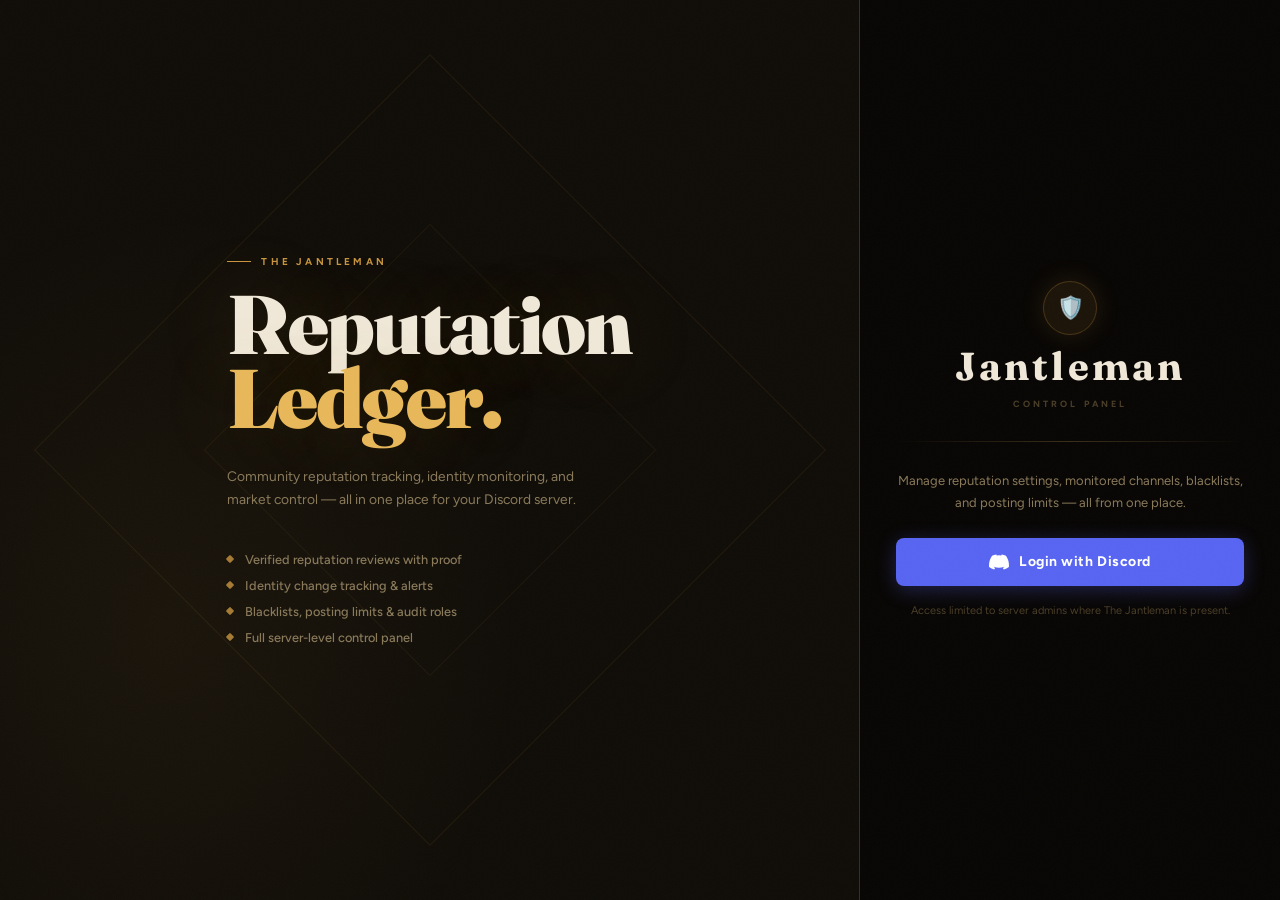
==== commit 3c35e6e0: "Redesign frontend v3: topbar+tabrail layout, gold/amber theme, card member grid Replaces sidebar wit" ====
--- a/admin.html
+++ b/admin.html
@@ -4,7 +4,7 @@
   <meta charset="UTF-8">
   <meta name="viewport" content="width=device-width, initial-scale=1.0">
   <title>The Jantleman — Admin</title>
-  <link rel="stylesheet" href="css/style.css?v=2">
+  <link rel="stylesheet" href="css/style.css?v=3">
   <style>
     .admin-layout { display: flex; height: 100vh; overflow: hidden; }
 
@@ -256,8 +256,8 @@
 
   </div>
 
-  <script src="js/config.js?v=2"></script>
-  <script src="js/auth.js?v=2"></script>
-  <script src="js/admin.js?v=2"></script>
+  <script src="js/config.js?v=3"></script>
+  <script src="js/auth.js?v=3"></script>
+  <script src="js/admin.js?v=3"></script>
 </body>
 </html>
--- a/css/style.css
+++ b/css/style.css
@@ -1,44 +1,47 @@
 /* ─────────────────────────────────────────────────────
-   Jantleman — Refined Navy / Teal Theme
-   Fonts: Cormorant SC (brand) · Plus Jakarta Sans (UI) · JetBrains Mono (data)
+   Jantleman — The Ledger
+   Fonts: Fraunces (brand) · Figtree (UI) · IBM Plex Mono (data)
+   Layout: topbar + tab rail, no sidebar
    ───────────────────────────────────────────────────── */
 
-@import url('https://fonts.googleapis.com/css2?family=Cormorant+SC:wght@400;500;600;700&family=Plus+Jakarta+Sans:wght@300;400;500;600;700&family=JetBrains+Mono:wght@400;500;700&display=swap');
+@import url('https://fonts.googleapis.com/css2?family=Fraunces:opsz,wght@9..144,400;9..144,600;9..144,700;9..144,900&family=Figtree:wght@300;400;500;600;700&family=IBM+Plex+Mono:wght@400;500;700&display=swap');
 
 /* ── Custom Properties ─────────────────────────────── */
 :root {
-  --bg:            #06090f;
-  --surface:       #0c1120;
-  --surface-2:     #111826;
-  --surface-3:     #16212f;
-
-  --border:        #1c2d42;
-  --border-2:      #243a55;
-
-  --accent:        #2dd4bf;
-  --accent-bright: #5eead4;
-  --accent-dim:    rgba(45, 212, 191, 0.08);
-  --accent-line:   rgba(45, 212, 191, 0.22);
-
-  --star:          #f59e0b;
-  --star-dim:      rgba(245, 158, 11, 0.12);
-
-  --text:          #dce9f2;
-  --text-2:        #6b8fa8;
-  --text-3:        #2f4a61;
-
-  --success:       #34d399;
-  --success-dim:   rgba(52, 211, 153, 0.10);
+  --bg:            #080604;
+  --surface:       #100d08;
+  --surface-2:     #181309;
+  --surface-3:     #201810;
+
+  --border:        #28200f;
+  --border-2:      #3a2e18;
+
+  --gold:          #c9963f;
+  --gold-bright:   #e8b85a;
+  --gold-dim:      rgba(201, 150, 63, 0.10);
+  --gold-line:     rgba(201, 150, 63, 0.25);
+  --gold-glow:     rgba(201, 150, 63, 0.15);
+
+  --amber:         #f59e0b;
+  --amber-dim:     rgba(245, 158, 11, 0.10);
+
+  --text:          #f0e8d8;
+  --text-2:        #8a7a5a;
+  --text-3:        #4a3e28;
+
+  --success:       #4ade80;
+  --success-dim:   rgba(74, 222, 128, 0.10);
   --danger:        #f87171;
   --danger-dim:    rgba(248, 113, 113, 0.10);
   --warn:          #fbbf24;
 
-  --sidebar-w:     240px;
-  --bottom-nav-h:  62px;
-
-  --font-brand:    'Cormorant SC', serif;
-  --font-ui:       'Plus Jakarta Sans', sans-serif;
-  --font-mono:     'JetBrains Mono', monospace;
+  --topbar-h:      58px;
+  --tabrail-h:     44px;
+  --mobile-nav-h:  62px;
+
+  --font-brand:    'Fraunces', serif;
+  --font-ui:       'Figtree', sans-serif;
+  --font-mono:     'IBM Plex Mono', monospace;
 
   --radius:        8px;
   --radius-sm:     5px;
@@ -58,118 +61,193 @@
   overflow-x: hidden;
 }
 
-/* Ambient glow mesh */
-body::before {
-  content: '';
-  position: fixed;
-  inset: 0;
-  background:
-    radial-gradient(ellipse 900px 600px at 5% 10%, rgba(45, 212, 191, 0.05) 0%, transparent 70%),
-    radial-gradient(ellipse 700px 900px at 95% 90%, rgba(30, 80, 200, 0.04) 0%, transparent 70%);
-  pointer-events: none;
-  z-index: 0;
-}
-
-/* Subtle dot grid */
+/* Grain overlay */
 body::after {
   content: '';
   position: fixed;
   inset: 0;
-  background-image: radial-gradient(circle, rgba(45, 212, 191, 0.055) 1px, transparent 1px);
-  background-size: 28px 28px;
+  background-image: url("data:image/svg+xml,%3Csvg xmlns='http://www.w3.org/2000/svg' width='200' height='200'%3E%3Cfilter id='n'%3E%3CfeTurbulence type='fractalNoise' baseFrequency='0.75' numOctaves='4' stitchTiles='stitch'/%3E%3C/filter%3E%3Crect width='200' height='200' filter='url(%23n)' opacity='1'/%3E%3C/svg%3E");
+  opacity: 0.025;
   pointer-events: none;
-  z-index: 0;
+  z-index: 9999;
 }
 
 /* ══════════════════════════════════════════════════════
-   LOGIN PAGE
+   AUTH / LOGIN — TWO-PANEL SPLIT
    ══════════════════════════════════════════════════════ */
 
-.login-page {
+.auth-shell {
+  display: flex;
+  min-height: 100vh;
+}
+
+/* Left branding panel */
+.auth-left {
+  flex: 1;
+  background: var(--surface);
+  border-right: 1px solid var(--border-2);
   display: flex;
   align-items: center;
   justify-content: center;
-  min-height: 100vh;
-  padding: 24px;
-}
-
-.login-wrap {
+  padding: 60px 56px;
+  position: relative;
+  overflow: hidden;
+  background-image:
+    radial-gradient(ellipse 500px 600px at 20% 70%, rgba(201, 150, 63, 0.06) 0%, transparent 70%);
+}
+
+/* Decorative concentric diamonds */
+.auth-left::before {
+  content: '';
+  position: absolute;
+  width: 560px;
+  height: 560px;
+  border: 1px solid rgba(201, 150, 63, 0.09);
+  transform: rotate(45deg);
+  top: 50%; left: 50%;
+  margin: -280px 0 0 -280px;
+  pointer-events: none;
+}
+
+.auth-left::after {
+  content: '';
+  position: absolute;
+  width: 320px;
+  height: 320px;
+  border: 1px solid rgba(201, 150, 63, 0.07);
+  transform: rotate(45deg);
+  top: 50%; left: 50%;
+  margin: -160px 0 0 -160px;
+  pointer-events: none;
+}
+
+.auth-left-content {
   position: relative;
   z-index: 1;
+  max-width: 460px;
+  animation: fadeUp 0.5s cubic-bezier(0.16, 1, 0.3, 1) both;
+}
+
+.auth-eyebrow {
+  font-size: 10px;
+  font-weight: 700;
+  letter-spacing: 0.32em;
+  text-transform: uppercase;
+  color: var(--gold);
+  margin-bottom: 20px;
+  display: flex;
+  align-items: center;
+  gap: 10px;
+}
+
+.auth-eyebrow::before {
+  content: '';
+  display: inline-block;
+  width: 24px;
+  height: 1px;
+  background: var(--gold);
+}
+
+.auth-display {
+  font-family: var(--font-brand);
+  font-size: clamp(3.6rem, 6.5vw, 6.4rem);
+  font-weight: 900;
+  line-height: 0.88;
+  letter-spacing: -0.02em;
+  color: var(--text);
+  margin-bottom: 30px;
+  text-shadow: 0 0 80px rgba(201, 150, 63, 0.18);
+}
+
+.auth-display span {
+  color: var(--gold-bright);
+  display: block;
+}
+
+.auth-tagline {
+  color: var(--text-2);
+  font-size: 0.92rem;
+  font-weight: 400;
+  line-height: 1.7;
+  margin-bottom: 40px;
+  max-width: 360px;
+}
+
+.auth-features {
+  display: flex;
+  flex-direction: column;
+  gap: 11px;
+}
+
+.auth-feature {
+  display: flex;
+  align-items: center;
+  gap: 12px;
+  font-size: 0.85rem;
+  color: var(--text-2);
+  font-weight: 500;
+}
+
+.auth-feature-pip {
+  width: 6px;
+  height: 6px;
+  background: var(--gold);
+  border-radius: 1px;
+  transform: rotate(45deg);
+  flex-shrink: 0;
+  opacity: 0.8;
+}
+
+/* Right login panel */
+.auth-right {
+  width: 420px;
+  flex-shrink: 0;
+  display: flex;
+  align-items: center;
+  justify-content: center;
+  padding: 48px 36px;
+  background: var(--bg);
+}
+
+.login-card {
   width: 100%;
-  max-width: 400px;
-  animation: fadeUp 0.45s cubic-bezier(0.16, 1, 0.3, 1) both;
-}
-
-@keyframes fadeUp {
-  from { opacity: 0; transform: translateY(22px); }
-  to   { opacity: 1; transform: translateY(0); }
-}
-
-.login-card {
-  background: rgba(12, 17, 32, 0.94);
-  backdrop-filter: blur(24px);
-  -webkit-backdrop-filter: blur(24px);
-  border: 1px solid var(--border-2);
-  border-radius: var(--radius-lg);
-  padding: 48px 40px;
+  animation: fadeUp 0.45s cubic-bezier(0.16, 1, 0.3, 1) 0.1s both;
+}
+
+.login-brand {
   display: flex;
   flex-direction: column;
   align-items: center;
-  gap: 24px;
-  box-shadow:
-    0 0 0 1px rgba(45, 212, 191, 0.06),
-    0 24px 64px rgba(0, 0, 0, 0.55),
-    0 0 120px rgba(45, 212, 191, 0.04);
-  position: relative;
-  overflow: hidden;
-}
-
-/* Horizontal glow line at top */
-.login-card::before {
-  content: '';
-  position: absolute;
-  top: 0;
-  left: 12%;
-  right: 12%;
-  height: 1px;
-  background: linear-gradient(90deg, transparent, var(--accent), transparent);
-}
-
-.login-brand {
-  display: flex;
-  flex-direction: column;
-  align-items: center;
   gap: 12px;
+  margin-bottom: 32px;
 }
 
 .login-crest {
   width: 54px;
   height: 54px;
-  background: var(--accent-dim);
-  border: 1px solid var(--accent-line);
+  background: var(--gold-dim);
+  border: 1px solid var(--gold-line);
   border-radius: 50%;
   display: flex;
   align-items: center;
   justify-content: center;
   font-size: 22px;
-  flex-shrink: 0;
-  box-shadow: 0 0 24px rgba(45, 212, 191, 0.12);
+  box-shadow: 0 0 24px var(--gold-glow);
 }
 
 .login-title {
   font-family: var(--font-brand);
-  font-size: 3.2rem;
+  font-size: 2.6rem;
   font-weight: 700;
-  letter-spacing: 0.12em;
+  letter-spacing: 0.08em;
   color: var(--text);
   line-height: 1;
 }
 
 .login-subtitle {
-  font-size: 9.5px;
+  font-size: 9px;
   font-weight: 700;
-  letter-spacing: 0.32em;
+  letter-spacing: 0.35em;
   color: var(--text-3);
   text-transform: uppercase;
 }
@@ -178,14 +256,15 @@
   width: 100%;
   height: 1px;
   background: linear-gradient(90deg, transparent, var(--border-2), transparent);
+  margin-bottom: 28px;
 }
 
 .login-desc {
   font-size: 13px;
-  font-weight: 400;
   color: var(--text-2);
   text-align: center;
   line-height: 1.7;
+  margin-bottom: 24px;
 }
 
 .btn-discord {
@@ -205,19 +284,17 @@
   transition: background 0.15s, transform 0.1s, box-shadow 0.15s;
   border: none;
   border-radius: var(--radius);
-  box-shadow: 0 4px 18px rgba(88, 101, 242, 0.3);
+  box-shadow: 0 4px 20px rgba(88, 101, 242, 0.3);
+  margin-bottom: 16px;
 }
 
 .btn-discord:hover {
   background: #4752c4;
   transform: translateY(-1px);
-  box-shadow: 0 8px 24px rgba(88, 101, 242, 0.4);
-}
-
-.btn-discord:active {
-  transform: translateY(0);
-  background: #3a43b0;
-}
+  box-shadow: 0 8px 28px rgba(88, 101, 242, 0.4);
+}
+
+.btn-discord:active { transform: translateY(0); background: #3a43b0; }
 
 .discord-icon { width: 20px; height: 20px; flex-shrink: 0; }
 
@@ -228,162 +305,125 @@
   line-height: 1.6;
 }
 
+@keyframes fadeUp {
+  from { opacity: 0; transform: translateY(18px); }
+  to   { opacity: 1; transform: translateY(0); }
+}
+
 /* ══════════════════════════════════════════════════════
-   DASHBOARD LAYOUT
+   APP SHELL — NO SIDEBAR
    ══════════════════════════════════════════════════════ */
 
-.dashboard-layout {
+.app-shell {
+  display: flex;
+  flex-direction: column;
+  min-height: 100vh;
   position: relative;
   z-index: 1;
-  display: flex;
-  min-height: 100vh;
-}
-
-/* ── Sidebar ───────────────────────────────────────── */
-.sidebar {
-  width: var(--sidebar-w);
-  flex-shrink: 0;
-  background: var(--surface);
-  border-right: 1px solid var(--border);
-  display: flex;
-  flex-direction: column;
-  min-height: 100vh;
+}
+
+/* ── Top Bar ───────────────────────────────────────── */
+.topbar {
   position: sticky;
   top: 0;
-  height: 100vh;
-  overflow: hidden;
-}
-
-.sidebar-top {
-  padding: 20px 16px 16px;
+  z-index: 100;
+  height: var(--topbar-h);
+  background: var(--surface);
   border-bottom: 1px solid var(--border);
-}
-
-.sidebar-brand {
+  display: flex;
+  align-items: center;
+  padding: 0 24px;
+  gap: 16px;
+  flex-shrink: 0;
+}
+
+.topbar-brand {
   display: flex;
   align-items: center;
   gap: 10px;
-  margin-bottom: 20px;
-}
-
-.sidebar-crest {
-  width: 30px;
-  height: 30px;
-  background: var(--accent-dim);
-  border: 1px solid var(--accent-line);
+  flex-shrink: 0;
+  text-decoration: none;
+}
+
+.brand-crest {
+  width: 32px;
+  height: 32px;
+  display: flex;
+  align-items: center;
+  justify-content: center;
+  background: var(--gold-dim);
+  border: 1px solid var(--gold-line);
   border-radius: 50%;
-  display: flex;
-  align-items: center;
-  justify-content: center;
-  font-size: 13px;
-  flex-shrink: 0;
-}
-
-.sidebar-name {
+  font-size: 14px;
+  flex-shrink: 0;
+}
+
+.brand-name {
   font-family: var(--font-brand);
   font-size: 1.55rem;
   font-weight: 700;
-  letter-spacing: 0.08em;
-  color: var(--text);
+  letter-spacing: 0.1em;
+  color: var(--gold-bright);
   line-height: 1;
 }
 
-.guild-label {
-  font-size: 9px;
+.topbar-center {
+  flex: 1;
+  display: flex;
+  align-items: center;
+  justify-content: center;
+}
+
+.guild-wrap {
+  display: flex;
+  align-items: center;
+  gap: 8px;
+  background: var(--surface-2);
+  border: 1px solid var(--border-2);
+  border-radius: var(--radius);
+  padding: 7px 12px;
+  max-width: 300px;
+  width: 100%;
+  cursor: pointer;
+  transition: border-color 0.15s;
+}
+
+.guild-wrap:focus-within { border-color: var(--gold); }
+
+.guild-label-inline {
+  font-size: 9.5px;
   font-weight: 700;
-  letter-spacing: 0.22em;
+  letter-spacing: 0.18em;
   text-transform: uppercase;
   color: var(--text-3);
-  margin-bottom: 6px;
+  flex-shrink: 0;
 }
 
 .guild-selector {
-  width: 100%;
-  background: var(--surface-2);
-  border: 1px solid var(--border);
+  flex: 1;
+  background: transparent;
+  border: none;
   color: var(--text);
   font-family: var(--font-ui);
   font-size: 13px;
-  padding: 8px 32px 8px 10px;
+  font-weight: 500;
   cursor: pointer;
   appearance: none;
-  background-image: url("data:image/svg+xml,%3Csvg xmlns='http://www.w3.org/2000/svg' width='12' height='8' viewBox='0 0 12 8'%3E%3Cpath d='M1 1.5l5 5 5-5' stroke='%232dd4bf' stroke-width='1.5' fill='none' stroke-linecap='round' stroke-linejoin='round'/%3E%3C/svg%3E");
-  background-repeat: no-repeat;
-  background-position: right 10px center;
-  transition: border-color 0.15s;
-  border-radius: var(--radius-sm);
-}
-
-.guild-selector:focus {
   outline: none;
-  border-color: var(--accent);
-}
-
-/* ── Nav ───────────────────────────────────────────── */
-.sidebar-nav {
-  padding: 12px 8px;
-  flex: 1;
-  display: flex;
-  flex-direction: column;
-  gap: 2px;
-  overflow-y: auto;
-}
-
-.nav-section-label {
-  font-size: 9px;
-  font-weight: 700;
-  letter-spacing: 0.22em;
-  text-transform: uppercase;
-  color: var(--text-3);
-  padding: 8px 8px 4px;
-}
-
-.nav-tab {
-  display: flex;
-  align-items: center;
-  gap: 10px;
-  padding: 9px 10px 9px 12px;
-  cursor: pointer;
-  border: none;
-  border-left: 2px solid transparent;
-  background: transparent;
-  color: var(--text-2);
-  font-family: var(--font-ui);
-  font-size: 13px;
-  font-weight: 500;
-  width: 100%;
-  text-align: left;
-  transition: background 0.15s, color 0.15s, border-color 0.15s;
-  border-radius: 0 var(--radius-sm) var(--radius-sm) 0;
-}
-
-.nav-tab:hover {
-  background: var(--surface-2);
-  color: var(--text);
-}
-
-.nav-tab.active {
-  background: var(--accent-dim);
-  border-left-color: var(--accent);
-  color: var(--accent-bright);
-}
-
-.nav-icon  { font-size: 15px; width: 18px; text-align: center; flex-shrink: 0; }
-.nav-label { flex: 1; }
-
-/* ── Sidebar Bottom ────────────────────────────────── */
-.sidebar-bottom {
-  padding: 12px 16px;
-  border-top: 1px solid var(--border);
-  display: flex;
-  flex-direction: column;
+  min-width: 0;
+}
+
+.topbar-end {
+  display: flex;
+  align-items: center;
   gap: 8px;
+  flex-shrink: 0;
 }
 
 .status {
   font-size: 11px;
   font-family: var(--font-mono);
-  padding: 0 2px;
+  white-space: nowrap;
 }
 
 .status.connected { color: var(--success); }
@@ -391,60 +431,28 @@
 .status.warning   { color: var(--warn); }
 .status.error     { color: var(--danger); }
 
-.btn-logout {
-  display: flex;
-  align-items: center;
-  gap: 8px;
-  padding: 8px 10px;
+.btn-invite {
+  padding: 7px 12px;
   background: transparent;
-  border: 1px solid var(--border);
+  border: 1px solid var(--border-2);
   color: var(--text-2);
   font-family: var(--font-ui);
   font-size: 12px;
-  cursor: pointer;
-  transition: background 0.15s, color 0.15s, border-color 0.15s;
+  font-weight: 600;
+  text-decoration: none;
   border-radius: var(--radius-sm);
-}
-
-.btn-logout:hover {
-  background: var(--danger-dim);
-  border-color: var(--danger);
-  color: var(--danger);
-}
-
-/* ── Main Content ──────────────────────────────────── */
-.main {
-  flex: 1;
-  display: flex;
-  flex-direction: column;
-  min-height: 100vh;
-  overflow: hidden;
-  min-width: 0;
-}
-
-.main-header {
-  display: flex;
-  align-items: center;
-  justify-content: space-between;
-  padding: 16px 24px;
-  border-bottom: 1px solid var(--border);
-  background: var(--surface);
-  position: sticky;
-  top: 0;
-  z-index: 10;
-  gap: 12px;
-}
-
-.main-header h1 {
-  font-family: var(--font-brand);
-  font-size: 1.4rem;
-  letter-spacing: 0.06em;
-  color: var(--text);
-  flex: 1;
+  transition: all 0.15s;
+  white-space: nowrap;
+}
+
+.btn-invite:hover {
+  background: var(--gold-dim);
+  border-color: var(--gold-line);
+  color: var(--gold-bright);
 }
 
 .btn-save {
-  padding: 8px 18px;
+  padding: 7px 16px;
   background: var(--surface-2);
   border: 1px solid var(--border-2);
   color: var(--text-2);
@@ -455,54 +463,116 @@
   transition: all 0.15s;
   border-radius: var(--radius-sm);
   white-space: nowrap;
-  flex-shrink: 0;
-}
-
-.btn-save:disabled {
-  opacity: 0.35;
-  cursor: not-allowed;
-}
+}
+
+.btn-save:disabled { opacity: 0.35; cursor: not-allowed; }
 
 .btn-save.dirty {
-  background: var(--accent);
-  border-color: var(--accent-bright);
+  background: var(--gold);
+  border-color: var(--gold-bright);
   color: #000;
-}
-
-.btn-save.dirty:hover {
-  background: var(--accent-bright);
-}
-
-.btn-invite {
-  padding: 8px 14px;
+  box-shadow: 0 0 16px var(--gold-glow);
+}
+
+.btn-save.dirty:hover { background: var(--gold-bright); }
+
+.btn-logout-top {
+  padding: 7px 10px;
   background: transparent;
   border: 1px solid var(--border-2);
-  color: var(--text-2);
+  color: var(--text-3);
   font-family: var(--font-ui);
+  font-size: 13px;
+  cursor: pointer;
+  border-radius: var(--radius-sm);
+  transition: all 0.15s;
+  line-height: 1;
+}
+
+.btn-logout-top:hover {
+  background: var(--danger-dim);
+  border-color: var(--danger);
+  color: var(--danger);
+}
+
+/* ── Tab Rail ──────────────────────────────────────── */
+.tabrail {
+  position: sticky;
+  top: var(--topbar-h);
+  z-index: 99;
+  background: var(--bg);
+  border-bottom: 1px solid var(--border);
+  display: flex;
+  align-items: stretch;
+  padding: 0 16px;
+  overflow-x: auto;
+  scrollbar-width: none;
+  flex-shrink: 0;
+}
+
+.tabrail::-webkit-scrollbar { display: none; }
+
+.rail-tab {
+  display: flex;
+  align-items: center;
+  gap: 7px;
+  padding: 0 16px;
+  height: var(--tabrail-h);
+  background: none;
+  border: none;
+  border-bottom: 2px solid transparent;
+  color: var(--text-2);
+  font-family: var(--font-ui);
+  font-size: 13px;
+  font-weight: 600;
+  cursor: pointer;
+  transition: color 0.15s, border-color 0.15s;
+  white-space: nowrap;
+  flex-shrink: 0;
+}
+
+.rail-tab:hover { color: var(--text); }
+
+.rail-tab.active {
+  color: var(--gold-bright);
+  border-bottom-color: var(--gold);
+}
+
+.rail-icon { font-size: 14px; }
+
+.tabrail-aux {
+  margin-left: auto;
+  display: flex;
+  align-items: center;
+  gap: 14px;
+  padding: 0 8px;
+  flex-shrink: 0;
+}
+
+.rail-aux-link {
   font-size: 12px;
   font-weight: 600;
+  color: var(--text-3);
   text-decoration: none;
-  cursor: pointer;
-  transition: all 0.15s;
-  border-radius: var(--radius-sm);
-  white-space: nowrap;
-  flex-shrink: 0;
-}
-
-.btn-invite:hover {
-  background: var(--accent-dim);
-  border-color: var(--accent);
-  color: var(--accent-bright);
-}
-
-.main-body {
+  transition: color 0.15s;
+}
+
+.rail-aux-link:hover { color: var(--gold); }
+
+/* ── Stage (content area) ──────────────────────────── */
+.stage-wrap {
   flex: 1;
-  padding: 28px;
-  overflow-y: auto;
   position: relative;
 }
 
-/* ── Tab Panels ────────────────────────────────────── */
+.stage {
+  padding: 32px 28px;
+  padding-bottom: 60px;
+  max-width: 1440px;
+  margin: 0 auto;
+}
+
+/* Tab panels */
 .tab-panel { display: none; }
 .tab-panel.active { display: block; }
 
@@ -515,22 +585,22 @@
   max-width: 580px;
 }
 
-/* ── Loading overlay ───────────────────────────────── */
+/* Loading overlay */
 #loading-overlay {
   display: none;
   position: absolute;
   inset: 0;
-  background: rgba(6, 9, 15, 0.75);
+  background: rgba(8, 6, 4, 0.78);
   align-items: center;
   justify-content: center;
-  z-index: 20;
+  z-index: 50;
 }
 
 .loading-spinner {
   width: 32px;
   height: 32px;
   border: 2px solid var(--border-2);
-  border-top-color: var(--accent);
+  border-top-color: var(--gold);
   border-radius: 50%;
   animation: spin 0.7s linear infinite;
 }
@@ -553,7 +623,7 @@
   align-items: center;
   text-align: center;
   gap: 20px;
-  padding: 52px 48px;
+  padding: 56px 52px;
   background: var(--surface);
   border: 1px solid var(--border);
   border-radius: var(--radius-lg);
@@ -564,22 +634,21 @@
 
 .invite-title {
   font-family: var(--font-brand);
-  font-size: 1.8rem;
-  letter-spacing: 0.08em;
+  font-size: 1.9rem;
+  letter-spacing: 0.06em;
   color: var(--text);
 }
 
 .invite-desc {
   color: var(--text-2);
   font-size: 14px;
-  font-weight: 400;
   line-height: 1.7;
 }
 
 .btn-invite-hero {
   display: inline-block;
-  padding: 12px 28px;
-  background: var(--accent);
+  padding: 13px 30px;
+  background: var(--gold);
   border: none;
   color: #000;
   font-family: var(--font-ui);
@@ -592,7 +661,7 @@
 }
 
 .btn-invite-hero:hover {
-  background: var(--accent-bright);
+  background: var(--gold-bright);
   transform: translateY(-1px);
 }
 
@@ -603,29 +672,43 @@
 .settings-fields {
   display: flex;
   flex-direction: column;
-  gap: 12px;
-  max-width: 580px;
-}
-
+  gap: 10px;
+  max-width: 620px;
+}
+
+/* Section divider title */
 .section-title {
   display: flex;
   align-items: center;
   gap: 10px;
+  margin: 28px 0 14px;
+}
+
+.section-title:first-child { margin-top: 0; }
+
+.section-title::after {
+  content: '';
+  flex: 1;
+  height: 1px;
+  background: linear-gradient(to right, var(--border-2), transparent);
+}
+
+.section-pip {
+  width: 7px;
+  height: 7px;
+  background: var(--gold);
+  border-radius: 1px;
+  transform: rotate(45deg);
+  flex-shrink: 0;
+}
+
+.section-title-text {
   font-family: var(--font-brand);
-  font-size: 1.1rem;
-  letter-spacing: 0.1em;
-  color: var(--text-2);
-  margin-bottom: 10px;
-  margin-top: 6px;
-}
-
-.section-pip {
-  display: inline-block;
-  width: 6px;
-  height: 6px;
-  background: var(--accent);
-  border-radius: 50%;
-  flex-shrink: 0;
+  font-size: 0.92rem;
+  font-weight: 600;
+  letter-spacing: 0.14em;
+  color: var(--gold);
+  white-space: nowrap;
 }
 
 .setting-row {
@@ -638,11 +721,11 @@
   display: flex;
   align-items: center;
   justify-content: space-between;
-  gap: 16px;
+  gap: 20px;
 }
 
 .setting-row:hover {
-  border-left-color: var(--accent);
+  border-left-color: var(--gold);
   background: var(--surface-2);
 }
 
@@ -652,21 +735,17 @@
   font-size: 13px;
   font-weight: 600;
   color: var(--text);
-  margin-bottom: 4px;
+  margin-bottom: 3px;
 }
 
 .setting-desc {
   font-size: 12px;
-  font-weight: 400;
   color: var(--text-2);
   line-height: 1.55;
 }
 
-/* ── Toggle Switch ─────────────────────────────────── */
-.toggle-wrap {
-  flex-shrink: 0;
-  cursor: pointer;
-}
+/* Toggle switch */
+.toggle-wrap { flex-shrink: 0; cursor: pointer; }
 
 .tc-switch {
   width: 44px;
@@ -679,8 +758,8 @@
 }
 
 .tc-switch.is-on {
-  background: var(--accent);
-  border-color: var(--accent-bright);
+  background: var(--gold);
+  border-color: var(--gold-bright);
 }
 
 .tc-knob {
@@ -692,7 +771,7 @@
   background: var(--text-3);
   border-radius: 50%;
   transition: transform 0.2s, background 0.2s;
-  box-shadow: 0 1px 4px rgba(0, 0, 0, 0.3);
+  box-shadow: 0 1px 4px rgba(0, 0, 0, 0.4);
 }
 
 .tc-switch.is-on .tc-knob {
@@ -700,7 +779,7 @@
   background: #fff;
 }
 
-/* ── Select & Text Inputs ──────────────────────────── */
+/* Select inputs */
 .setting-select {
   background: var(--surface-2);
   border: 1px solid var(--border-2);
@@ -710,7 +789,7 @@
   padding: 8px 32px 8px 12px;
   cursor: pointer;
   appearance: none;
-  background-image: url("data:image/svg+xml,%3Csvg xmlns='http://www.w3.org/2000/svg' width='12' height='8' viewBox='0 0 12 8'%3E%3Cpath d='M1 1.5l5 5 5-5' stroke='%232dd4bf' stroke-width='1.5' fill='none' stroke-linecap='round' stroke-linejoin='round'/%3E%3C/svg%3E");
+  background-image: url("data:image/svg+xml,%3Csvg xmlns='http://www.w3.org/2000/svg' width='12' height='8' viewBox='0 0 12 8'%3E%3Cpath d='M1 1.5l5 5 5-5' stroke='%23c9963f' stroke-width='1.5' fill='none' stroke-linecap='round' stroke-linejoin='round'/%3E%3C/svg%3E");
   background-repeat: no-repeat;
   background-position: right 10px center;
   transition: border-color 0.15s;
@@ -718,10 +797,7 @@
   flex-shrink: 0;
 }
 
-.setting-select:focus {
-  outline: none;
-  border-color: var(--accent);
-}
+.setting-select:focus { outline: none; border-color: var(--gold); }
 
 /* ══════════════════════════════════════════════════════
    CHANNELS / BLACKLIST / LIMITS TABS
@@ -753,7 +829,7 @@
 .cf-label {
   font-size: 10px;
   font-weight: 700;
-  letter-spacing: 0.14em;
+  letter-spacing: 0.16em;
   text-transform: uppercase;
   color: var(--text-3);
 }
@@ -770,15 +846,11 @@
 }
 
 .text-input::placeholder { color: var(--text-3); }
-
-.text-input:focus {
-  outline: none;
-  border-color: var(--accent);
-}
+.text-input:focus { outline: none; border-color: var(--gold); }
 
 .btn-add {
-  padding: 9px 18px;
-  background: var(--accent);
+  padding: 9px 20px;
+  background: var(--gold);
   border: none;
   color: #000;
   font-family: var(--font-ui);
@@ -792,11 +864,11 @@
   border-radius: var(--radius-sm);
 }
 
-.btn-add:hover    { background: var(--accent-bright); transform: translateY(-1px); }
+.btn-add:hover    { background: var(--gold-bright); transform: translateY(-1px); }
 .btn-add:active   { transform: translateY(0); }
 .btn-add:disabled { opacity: 0.4; cursor: not-allowed; transform: none; }
 
-/* ── List Rows ─────────────────────────────────────── */
+/* List rows */
 .list-rows {
   display: flex;
   flex-direction: column;
@@ -822,9 +894,9 @@
 .lr-badge {
   font-family: var(--font-mono);
   font-size: 11px;
-  color: var(--accent-bright);
-  background: var(--accent-dim);
-  border: 1px solid var(--accent-line);
+  color: var(--gold-bright);
+  background: var(--gold-dim);
+  border: 1px solid var(--gold-line);
   padding: 2px 8px;
   white-space: nowrap;
   flex-shrink: 0;
@@ -856,7 +928,7 @@
   color: var(--text-3);
   font-size: 11px;
   cursor: pointer;
-  transition: background 0.15s, color 0.15s, border-color 0.15s;
+  transition: all 0.15s;
   border-radius: var(--radius-sm);
   display: flex;
   align-items: center;
@@ -888,7 +960,6 @@
   color: var(--danger) !important;
 }
 
-/* ── Limits ────────────────────────────────────────── */
 .limit-badge {
   background: var(--surface-2);
   border: 1px solid var(--border-2);
@@ -921,17 +992,9 @@
   border-radius: var(--radius-sm);
 }
 
-.number-input:focus {
-  outline: none;
-  border-color: var(--accent);
-}
-
+.number-input:focus { outline: none; border-color: var(--gold); }
 .number-input::-webkit-outer-spin-button,
-.number-input::-webkit-inner-spin-button {
-  -webkit-appearance: none;
-  margin: 0;
-}
-
+.number-input::-webkit-inner-spin-button { -webkit-appearance: none; margin: 0; }
 .number-input { -moz-appearance: textfield; }
 
 .ef-unit {
@@ -941,14 +1004,14 @@
 }
 
 /* ══════════════════════════════════════════════════════
-   MEMBERS & REVIEWS
+   MEMBERS — CARD GRID
    ══════════════════════════════════════════════════════ */
 
 .members-toolbar {
   display: flex;
   align-items: center;
   gap: 10px;
-  margin-bottom: 16px;
+  margin-bottom: 20px;
   flex-wrap: wrap;
 }
 
@@ -957,9 +1020,7 @@
   min-width: 200px;
 }
 
-.member-search-row .text-input {
-  width: 100%;
-}
+.member-search-row .text-input { width: 100%; }
 
 .members-filter-bar {
   display: flex;
@@ -982,129 +1043,141 @@
   white-space: nowrap;
 }
 
-.filter-btn:hover {
-  border-color: var(--border-2);
-  color: var(--text);
-}
-
+.filter-btn:hover { border-color: var(--border-2); color: var(--text); }
 .filter-btn.active {
-  background: var(--accent-dim);
-  border-color: var(--accent-line);
-  color: var(--accent-bright);
-}
-
-/* Member rows */
-.member-row {
+  background: var(--gold-dim);
+  border-color: var(--gold-line);
+  color: var(--gold-bright);
+}
+
+/* Card grid */
+.member-grid {
+  display: grid;
+  grid-template-columns: repeat(auto-fill, minmax(196px, 1fr));
+  gap: 14px;
+}
+
+.member-card {
   background: var(--surface);
   border: 1px solid var(--border);
-  border-radius: var(--radius);
-  margin-bottom: 8px;
+  border-radius: var(--radius-lg);
   overflow: hidden;
-  transition: border-color 0.2s, box-shadow 0.2s;
-}
-
-.member-row:hover {
+  cursor: pointer;
+  transition: border-color 0.2s, box-shadow 0.2s, transform 0.18s;
+  display: flex;
+  flex-direction: column;
+  position: relative;
+}
+
+/* Animated gold top strip */
+.member-card::before {
+  content: '';
+  display: block;
+  height: 2px;
+  background: linear-gradient(90deg, transparent, var(--gold), transparent);
+  opacity: 0;
+  transition: opacity 0.2s;
+}
+
+.member-card:hover::before { opacity: 0.5; }
+.member-card.active::before { opacity: 1; }
+
+.member-card:hover {
   border-color: var(--border-2);
-}
-
-.member-row.expanded {
-  border-color: var(--accent-line);
-  box-shadow: 0 4px 28px rgba(45, 212, 191, 0.07);
-}
-
-.member-row-header {
-  display: flex;
-  align-items: center;
-  gap: 12px;
-  padding: 14px 16px;
-  cursor: pointer;
-  transition: background 0.15s;
-}
-
-.member-row-header:hover {
-  background: var(--surface-2);
-}
-
-.member-avatar-wrap { flex-shrink: 0; }
-
-.member-avatar {
-  width: 44px;
-  height: 44px;
+  transform: translateY(-3px);
+  box-shadow: 0 14px 36px rgba(0, 0, 0, 0.45);
+}
+
+.member-card.active {
+  border-color: var(--gold-line);
+  box-shadow: 0 0 0 1px var(--gold-line), 0 14px 40px rgba(201, 150, 63, 0.14);
+  transform: translateY(-2px);
+}
+
+.card-av {
+  display: flex;
+  justify-content: center;
+  padding: 22px 20px 12px;
+}
+
+.card-avatar {
+  width: 64px;
+  height: 64px;
   border-radius: 50%;
   object-fit: cover;
+  border: 2px solid var(--border-2);
   display: block;
-  border: 2px solid var(--border-2);
-}
-
-.member-avatar-ph {
-  width: 44px;
-  height: 44px;
+}
+
+.card-avatar-ph {
+  width: 64px;
+  height: 64px;
   border-radius: 50%;
   background: var(--surface-3);
   border: 2px solid var(--border-2);
   display: flex;
   align-items: center;
   justify-content: center;
-  font-size: 1rem;
+  font-size: 1.5rem;
   font-weight: 700;
   color: var(--text-2);
   font-family: var(--font-brand);
 }
 
-.member-info { flex: 1; min-width: 0; }
-
-.member-name {
+.card-body {
+  flex: 1;
+  padding: 0 16px 12px;
+  display: flex;
+  flex-direction: column;
+  align-items: center;
+  gap: 5px;
+  text-align: center;
+}
+
+.card-name {
   font-size: 0.9rem;
   font-weight: 600;
+  color: var(--text);
   white-space: nowrap;
   overflow: hidden;
   text-overflow: ellipsis;
-}
-
-.member-id {
-  font-size: 0.67rem;
+  max-width: 100%;
+}
+
+.card-rating {
+  display: flex;
+  align-items: center;
+  gap: 5px;
+}
+
+.card-stars { font-size: 0.85rem; letter-spacing: -1px; }
+.stars-full  { color: var(--amber); }
+.stars-empty { color: var(--border-2); }
+
+.card-score {
+  font-family: var(--font-mono);
+  font-size: 0.7rem;
+  color: var(--gold);
+  font-weight: 700;
+}
+
+.card-count {
+  font-size: 0.72rem;
   color: var(--text-3);
   font-family: var(--font-mono);
-  margin-top: 2px;
-}
-
-.member-rating {
-  display: flex;
-  flex-direction: column;
-  align-items: center;
-  gap: 2px;
-  flex-shrink: 0;
-  min-width: 64px;
-}
-
-.member-stars { font-size: 0.85rem; line-height: 1; letter-spacing: -1px; }
-
-.member-rating-val {
-  font-size: 0.67rem;
-  color: var(--text-2);
-  margin-top: 1px;
-  font-family: var(--font-mono);
-}
-
-.stars-full  { color: var(--star); }
-.stars-empty { color: var(--border-2); }
-
-.member-count {
-  font-size: 0.73rem;
-  color: var(--text-2);
-  white-space: nowrap;
-  flex-shrink: 0;
-  background: var(--surface-2);
-  border: 1px solid var(--border);
-  border-radius: var(--radius-sm);
-  padding: 3px 8px;
-  font-family: var(--font-mono);
-}
-
-.member-badges { display: flex; gap: 5px; flex-wrap: wrap; flex-shrink: 0; }
+}
+
+.card-badges {
+  display: flex;
+  flex-wrap: wrap;
+  gap: 4px;
+  padding: 0 12px 8px;
+  justify-content: center;
+  min-height: 0;
+}
 
 .mbadge {
-  font-size: 0.64rem;
+  font-size: 0.63rem;
   font-weight: 700;
   letter-spacing: 0.04em;
   padding: 2px 8px;
@@ -1119,80 +1192,128 @@
 }
 
 .mbadge-lim {
-  background: var(--accent-dim);
-  border: 1px solid var(--accent-line);
-  color: var(--accent-bright);
-}
-
-.member-expand-btn {
+  background: var(--gold-dim);
+  border: 1px solid var(--gold-line);
+  color: var(--gold-bright);
+}
+
+.card-footer {
+  border-top: 1px solid var(--border);
+  padding: 10px 12px;
+}
+
+.card-btn {
+  width: 100%;
+  padding: 8px;
+  background: transparent;
+  border: 1px solid var(--border-2);
+  color: var(--text-2);
+  font-family: var(--font-ui);
+  font-size: 11.5px;
+  font-weight: 600;
+  cursor: pointer;
+  border-radius: var(--radius-sm);
+  transition: all 0.15s;
+  letter-spacing: 0.03em;
+}
+
+.card-btn:hover,
+.member-card.active .card-btn {
+  background: var(--gold-dim);
+  border-color: var(--gold-line);
+  color: var(--gold-bright);
+}
+
+/* ── Review Drawer ─────────────────────────────────── */
+.review-drawer {
+  display: none;
+  margin-top: 16px;
+  background: var(--surface);
+  border: 1px solid var(--border-2);
+  border-left: 3px solid var(--gold);
+  border-radius: var(--radius-lg);
+  padding: 20px 24px;
+  animation: drawerIn 0.22s cubic-bezier(0.16, 1, 0.3, 1);
+}
+
+.review-drawer.open { display: block; }
+
+@keyframes drawerIn {
+  from { opacity: 0; transform: translateY(-8px); }
+  to   { opacity: 1; transform: translateY(0); }
+}
+
+.drawer-header {
+  display: flex;
+  align-items: center;
+  justify-content: space-between;
+  margin-bottom: 16px;
+  padding-bottom: 14px;
+  border-bottom: 1px solid var(--border);
+}
+
+.drawer-title {
+  font-size: 0.88rem;
+  color: var(--text-2);
+  font-weight: 400;
+}
+
+.drawer-title strong {
+  color: var(--text);
+  font-weight: 700;
+}
+
+.drawer-close {
   background: none;
-  border: 1px solid var(--border);
+  border: 1px solid var(--border-2);
   color: var(--text-3);
-  font-size: 0.72rem;
+  width: 26px;
+  height: 26px;
+  border-radius: var(--radius-sm);
   cursor: pointer;
-  padding: 5px 10px;
-  border-radius: var(--radius-sm);
-  transition: background 0.15s, color 0.15s, border-color 0.15s;
-  flex-shrink: 0;
-  font-family: var(--font-ui);
-  font-weight: 600;
-  white-space: nowrap;
-}
-
-.member-expand-btn:hover {
-  background: var(--accent-dim);
-  border-color: var(--accent-line);
-  color: var(--accent-bright);
-}
-
-/* ── Reviews Section ───────────────────────────────── */
-.member-reviews {
-  border-top: 1px solid var(--border);
-  padding: 14px 16px;
+  font-size: 11px;
+  display: flex;
+  align-items: center;
+  justify-content: center;
+  transition: all 0.15s;
+  flex-shrink: 0;
+}
+
+.drawer-close:hover {
+  background: var(--danger-dim);
+  border-color: var(--danger);
+  color: var(--danger);
+}
+
+.drawer-reviews {
   display: grid;
-  grid-template-columns: repeat(auto-fill, minmax(270px, 1fr));
+  grid-template-columns: repeat(auto-fill, minmax(260px, 1fr));
   gap: 10px;
-  background: rgba(6, 9, 15, 0.6);
-}
-
-.member-reviews[hidden] { display: none !important; }
-
-.review-loading,
-.review-empty {
-  font-size: 0.8rem;
-  color: var(--text-3);
-  padding: 8px 0;
-  grid-column: 1 / -1;
 }
 
 /* ── Review Card ───────────────────────────────────── */
 .review-card {
-  background: var(--surface);
+  background: var(--surface-2);
   border: 1px solid var(--border);
   border-radius: var(--radius);
   padding: 14px 14px 14px 17px;
   position: relative;
   overflow: hidden;
-  transition: border-color 0.15s, box-shadow 0.15s;
+  transition: border-color 0.15s;
   display: flex;
   flex-direction: column;
-  gap: 10px;
-}
-
-.review-card:hover {
-  border-color: var(--border-2);
-  box-shadow: 0 4px 20px rgba(0, 0, 0, 0.25);
-}
+  gap: 9px;
+}
+
+.review-card:hover { border-color: var(--border-2); }
 
 /* Amber left accent */
 .review-card::before {
   content: '';
   position: absolute;
-  left: 0;
-  top: 0;
-  bottom: 0;
+  left: 0; top: 0; bottom: 0;
   width: 3px;
-  background: linear-gradient(to bottom, var(--star), rgba(245, 158, 11, 0.08));
+  background: linear-gradient(to bottom, var(--amber), rgba(245, 158, 11, 0.05));
   border-radius: var(--radius) 0 0 var(--radius);
 }
 
@@ -1206,15 +1327,15 @@
 .review-stars-wrap {
   display: flex;
   align-items: center;
-  gap: 6px;
-}
-
-.review-stars { font-size: 0.9rem; letter-spacing: -1px; }
+  gap: 5px;
+}
+
+.review-stars { font-size: 0.88rem; letter-spacing: -1px; }
 
 .review-score-num {
   font-family: var(--font-mono);
-  font-size: 0.72rem;
-  color: var(--star);
+  font-size: 0.7rem;
+  color: var(--gold);
   font-weight: 700;
 }
 
@@ -1227,7 +1348,7 @@
 }
 
 .review-author {
-  font-size: 0.78rem;
+  font-size: 0.77rem;
   color: var(--text-2);
   font-weight: 500;
 }
@@ -1249,26 +1370,32 @@
   display: inline-flex;
   align-items: center;
   gap: 6px;
-  font-size: 0.8rem;
+  font-size: 0.78rem;
   font-weight: 600;
-  color: var(--accent-bright);
+  color: var(--gold-bright);
   text-decoration: none;
-  background: var(--accent-dim);
-  border: 1px solid var(--accent-line);
+  background: var(--gold-dim);
+  border: 1px solid var(--gold-line);
   border-radius: var(--radius-sm);
-  padding: 7px 14px;
-  transition: background 0.15s, transform 0.1s, box-shadow 0.15s;
+  padding: 6px 13px;
+  transition: background 0.15s, transform 0.1s;
   align-self: flex-start;
 }
 
 .review-proof:hover {
-  background: rgba(45, 212, 191, 0.15);
+  background: var(--gold-glow);
   transform: translateY(-1px);
-  box-shadow: 0 4px 14px rgba(45, 212, 191, 0.15);
+}
+
+.review-loading,
+.review-empty {
+  font-size: 0.82rem;
+  color: var(--text-3);
+  padding: 8px 0;
 }
 
 /* ══════════════════════════════════════════════════════
-   TOAST NOTIFICATIONS
+   TOAST
    ══════════════════════════════════════════════════════ */
 
 .toast {
@@ -1286,14 +1413,13 @@
   pointer-events: none;
   max-width: 320px;
   border-radius: var(--radius);
-  backdrop-filter: blur(10px);
 }
 
 .toast.show { opacity: 1; transform: translateY(0); }
 
 .toast-success {
-  background: rgba(52, 211, 153, 0.12);
-  border: 1px solid rgba(52, 211, 153, 0.3);
+  background: rgba(74, 222, 128, 0.12);
+  border: 1px solid rgba(74, 222, 128, 0.3);
   border-left: 3px solid var(--success);
   color: var(--success);
 }
@@ -1308,7 +1434,7 @@
 .toast-info {
   background: var(--surface-2);
   border: 1px solid var(--border-2);
-  border-left: 3px solid var(--accent);
+  border-left: 3px solid var(--gold);
   color: var(--text);
 }
 
@@ -1319,13 +1445,13 @@
 ::-webkit-scrollbar { width: 5px; }
 ::-webkit-scrollbar-track { background: transparent; }
 ::-webkit-scrollbar-thumb { background: var(--border-2); border-radius: 3px; }
-::-webkit-scrollbar-thumb:hover { background: var(--accent); }
+::-webkit-scrollbar-thumb:hover { background: var(--gold); }
 
 /* ══════════════════════════════════════════════════════
-   MOBILE BOTTOM NAV
+   MOBILE NAV
    ══════════════════════════════════════════════════════ */
 
-.mobile-bottom-nav {
+.mobile-nav {
   display: none;
   position: fixed;
   bottom: 0;
@@ -1333,11 +1459,11 @@
   right: 0;
   background: var(--surface);
   border-top: 1px solid var(--border);
-  z-index: 100;
+  z-index: 200;
   padding-bottom: env(safe-area-inset-bottom);
 }
 
-.bottom-nav-btn {
+.mobile-tab {
   flex: 1;
   display: flex;
   flex-direction: column;
@@ -1356,123 +1482,58 @@
   text-transform: uppercase;
 }
 
-.bottom-nav-btn:hover { color: var(--text-2); }
-.bottom-nav-btn.active { color: var(--accent); }
-
-.bottom-nav-icon { font-size: 17px; line-height: 1.3; }
+.mobile-tab-icon { font-size: 17px; line-height: 1.3; }
+.mobile-tab:hover { color: var(--text-2); }
+.mobile-tab.active { color: var(--gold); }
 
 /* ══════════════════════════════════════════════════════
-   MOBILE / RESPONSIVE
+   RESPONSIVE
    ══════════════════════════════════════════════════════ */
 
-.menu-toggle {
-  display: none;
-  background: transparent;
-  border: 1px solid var(--border);
-  color: var(--text-2);
-  width: 36px;
-  height: 36px;
-  font-size: 16px;
-  cursor: pointer;
-  align-items: center;
-  justify-content: center;
-  flex-shrink: 0;
-  border-radius: var(--radius-sm);
-  transition: background 0.15s, color 0.15s;
-}
-
-.menu-toggle:hover { background: var(--surface-2); color: var(--text); }
-
-.sidebar-backdrop {
-  display: none;
-  position: fixed;
-  inset: 0;
-  background: rgba(0, 0, 0, 0.7);
-  z-index: 40;
-  backdrop-filter: blur(2px);
-}
-
-.sidebar-backdrop.open { display: block; }
+@media (max-width: 900px) {
+  .auth-left { display: none; }
+  .auth-right { width: 100%; min-height: 100vh; padding: 32px 24px; background: var(--bg); }
+}
 
 @media (max-width: 768px) {
-  .menu-toggle { display: flex; }
-
-  .sidebar {
-    position: fixed;
-    top: 0;
-    left: 0;
-    height: 100vh;
-    z-index: 50;
-    transform: translateX(-100%);
-    transition: transform 0.25s cubic-bezier(0.4, 0, 0.2, 1);
-    width: 280px;
+  .tabrail { display: none; }
+  .mobile-nav { display: flex; }
+
+  .stage {
+    padding: 20px 16px;
+    padding-bottom: calc(var(--mobile-nav-h) + 24px);
   }
 
-  .sidebar.open {
-    transform: translateX(0);
-    box-shadow: 4px 0 48px rgba(0, 0, 0, 0.6);
-  }
-
-  .main { width: 100%; }
-
-  .main-body {
-    padding: 16px;
-    padding-bottom: calc(var(--bottom-nav-h) + 20px);
-  }
-
-  .main-header { padding: 12px 16px; }
-
-  .mobile-bottom-nav { display: flex; }
+  .topbar { padding: 0 14px; gap: 10px; }
+  .topbar-center { justify-content: flex-start; }
+  .guild-wrap { max-width: none; }
+  .status { display: none; }
+  .btn-invite { display: none; }
 
   .toast {
     left: 16px;
     right: 16px;
     max-width: none;
-    bottom: calc(var(--bottom-nav-h) + 12px);
+    bottom: calc(var(--mobile-nav-h) + 10px);
   }
 
-  .cf-row {
-    flex-direction: column;
-    align-items: stretch;
-  }
-
-  .btn-add {
-    height: auto;
-    padding: 11px 18px;
-  }
-
-  .members-toolbar {
-    flex-direction: column;
-    align-items: stretch;
-  }
-
+  .cf-row { flex-direction: column; align-items: stretch; }
+  .btn-add { height: auto; padding: 11px 18px; }
+  .members-toolbar { flex-direction: column; align-items: stretch; }
   .member-search-row { min-width: 0; }
-
-  .member-reviews {
-    grid-template-columns: 1fr;
-    padding: 12px;
-  }
-
-  .member-count { display: none; }
-  .member-badges { display: none; }
+  .member-grid { grid-template-columns: repeat(auto-fill, minmax(160px, 1fr)); gap: 10px; }
+
+  .drawer-reviews { grid-template-columns: 1fr; }
 
   .setting-row {
     flex-direction: column;
     align-items: flex-start;
     gap: 12px;
   }
-
   .setting-select { width: 100%; }
-
-  .member-row-header {
-    padding: 12px;
-    gap: 10px;
-  }
 }
 
 @media (max-width: 480px) {
-  .login-card { padding: 36px 24px; }
-  .login-title { font-size: 2.6rem; }
-  .main-header h1 { font-size: 1.2rem; }
-  .btn-invite { display: none; }
-}
+  .brand-name { display: none; }
+  .member-grid { grid-template-columns: 1fr 1fr; }
+}
